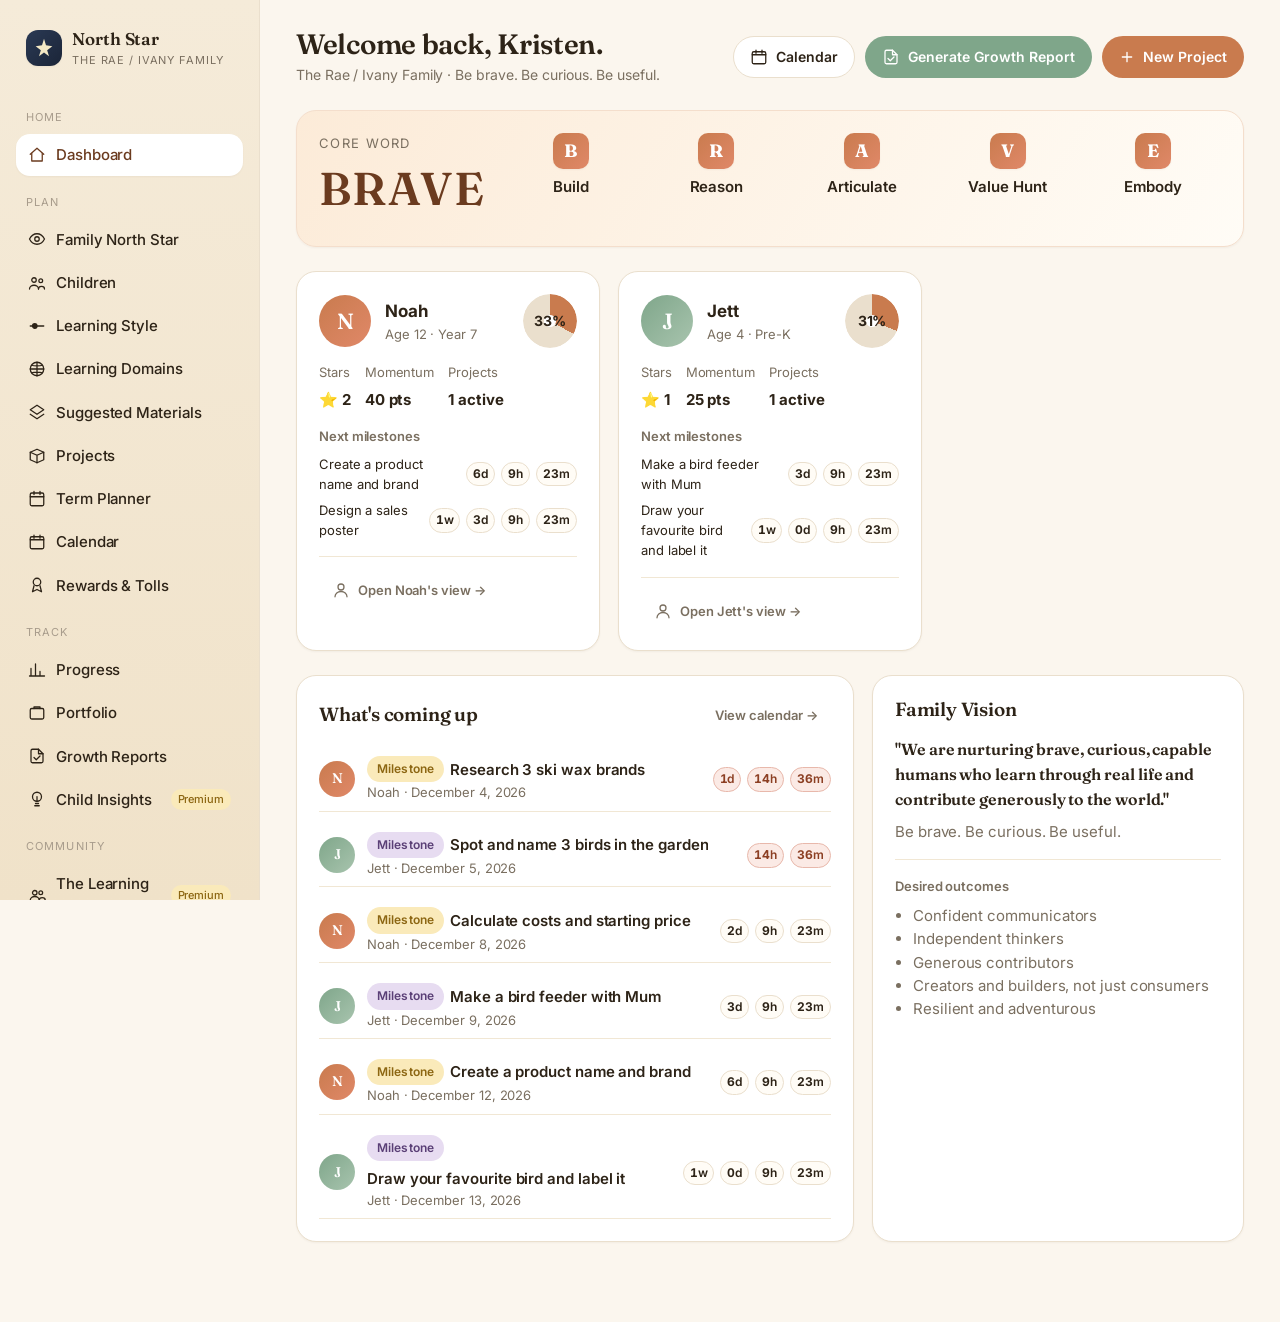
==== index.html @ 5038a82c "Initial commit — North Star MVP" ====
<!DOCTYPE html>
<html lang="en">
<head>
  <meta charset="UTF-8" />
  <meta name="viewport" content="width=device-width, initial-scale=1.0" />
  <title>North Star — A learning journey aligned with your family</title>
  <meta name="description" content="A personalised family learning platform. Clarify your North Star, understand each child deeply, nurture who they are becoming." />
  <link rel="preconnect" href="https://fonts.googleapis.com" />
  <link rel="preconnect" href="https://fonts.gstatic.com" crossorigin />
  <link href="https://fonts.googleapis.com/css2?family=Fraunces:opsz,wght@9..144,400;9..144,500;9..144,600;9..144,700&family=Inter:wght@400;500;600;700&display=swap" rel="stylesheet" />
  <link rel="stylesheet" href="styles/main.css" />
</head>
<body>
  <div id="app"></div>
  <div id="toast-host" class="toast-host"></div>
  <div id="modal-host"></div>
  <script type="module" src="js/app.js"></script>
</body>
</html>
---- styles/main.css ----
/* ============================================================
   Homeschool OS — Design System
   Warm, modern, family command centre.
   ============================================================ */

:root {
  /* Surfaces */
  --bg: #FBF6EE;
  --bg-2: #F5EDE0;
  --card: #FFFFFF;
  --card-elev: #FFFCF6;

  /* Brand */
  --primary: #C97B4E;
  --primary-hover: #B36A3F;
  --primary-soft: #F4DECC;
  --primary-ink: #6B3B1F;

  --sage: #7FA68A;
  --sage-soft: #DDE9DF;
  --sage-ink: #3C5A47;

  --gold: #E8B547;
  --gold-soft: #FAEABA;
  --gold-ink: #8C6612;

  --plum: #9C7AB5;
  --plum-soft: #E7DCF1;

  /* North Star palette */
  --midnight: #2A3954;
  --midnight-deep: #1B2538;
  --midnight-soft: #D8DEEA;
  --starlight: #F4E9C5;
  --dawn: #FBE3D0;

  --sky: #6FA9C4;
  --sky-soft: #D9EAF2;

  --coral: #E08868;
  --coral-soft: #FBE0D4;

  /* Text */
  --text: #2D2317;
  --text-muted: #7A6F60;
  --text-soft: #A89C8C;

  /* Lines */
  --border: #EADFCD;
  --border-strong: #D9CBB3;
  --divider: #F1E7D4;

  /* States */
  --danger: #C45757;
  --success: #5C9A6A;
  --warning: #D9A33C;

  /* Radius + shadow */
  --r-sm: 8px;
  --r-md: 14px;
  --r-lg: 20px;
  --r-xl: 28px;
  --r-pill: 999px;
  --shadow-sm: 0 1px 2px rgba(70, 50, 30, 0.05);
  --shadow-md: 0 6px 18px -8px rgba(70, 50, 30, 0.18), 0 2px 4px rgba(70, 50, 30, 0.05);
  --shadow-lg: 0 24px 48px -20px rgba(70, 50, 30, 0.25), 0 4px 10px rgba(70, 50, 30, 0.06);

  /* Type */
  --font-sans: "Inter", system-ui, -apple-system, "Segoe UI", "Helvetica Neue", sans-serif;
  --font-serif: "Fraunces", Georgia, serif;
}

/* ---------- Reset ---------- */
*, *::before, *::after { box-sizing: border-box; }
html, body { margin: 0; padding: 0; }
body {
  font-family: var(--font-sans);
  color: var(--text);
  background: var(--bg);
  font-size: 15px;
  line-height: 1.55;
  letter-spacing: -0.005em;
  -webkit-font-smoothing: antialiased;
  text-rendering: optimizeLegibility;
}
button { font: inherit; cursor: pointer; border: none; background: none; color: inherit; }
input, textarea, select { font: inherit; color: inherit; }
a { color: var(--primary); text-decoration: none; }
a:hover { text-decoration: underline; }
img { max-width: 100%; display: block; }

h1, h2, h3, h4 { font-family: var(--font-serif); font-weight: 600; letter-spacing: -0.01em; margin: 0; color: var(--text); }
h1 { font-size: 32px; line-height: 1.15; }
h2 { font-size: 24px; line-height: 1.2; }
h3 { font-size: 19px; line-height: 1.25; }
h4 { font-size: 16px; line-height: 1.3; }

p { margin: 0 0 8px; }
small, .small { font-size: 13px; color: var(--text-muted); }

/* ---------- Layout shell ---------- */
.app-shell {
  display: grid;
  grid-template-columns: 260px 1fr;
  min-height: 100vh;
}
.sidebar {
  background: linear-gradient(180deg, #F5EBD9 0%, #F0E2C9 100%);
  border-right: 1px solid var(--border);
  padding: 22px 16px;
  position: sticky;
  top: 0;
  height: 100vh;
  overflow-y: auto;
}
.sidebar-brand {
  display: flex; align-items: center; gap: 10px;
  padding: 4px 10px 22px;
}
.brand-mark {
  width: 36px; height: 36px; border-radius: 10px;
  background: linear-gradient(135deg, var(--primary), var(--coral));
  display: grid; place-items: center; color: white; font-family: var(--font-serif);
  font-weight: 700; font-size: 18px;
  box-shadow: var(--shadow-sm);
}
.brand-mark-star {
  background: linear-gradient(135deg, var(--midnight), var(--midnight-deep));
  color: var(--starlight);
  border-radius: 12px;
}
.brand-text { font-family: var(--font-serif); font-weight: 600; font-size: 17px; }
.brand-sub { font-size: 11px; color: var(--text-muted); letter-spacing: 0.08em; text-transform: uppercase; }

.nav-section { margin-top: 18px; }
.nav-label {
  font-size: 11px; letter-spacing: 0.1em; text-transform: uppercase;
  color: var(--text-soft); padding: 0 10px 6px;
}
.nav-item {
  display: flex; align-items: center; gap: 10px;
  padding: 9px 12px; border-radius: var(--r-md);
  color: var(--text); font-weight: 500;
  margin: 2px 0; transition: background 0.15s ease, transform 0.15s ease;
  text-decoration: none;
}
.nav-item:hover { background: rgba(255,255,255,0.55); text-decoration: none; }
.nav-item.active {
  background: var(--card); box-shadow: var(--shadow-sm);
  color: var(--primary-ink);
}
.nav-item .ico { width: 18px; height: 18px; display: inline-block; }
.nav-item .badge {
  margin-left: auto; background: var(--primary-soft); color: var(--primary-ink);
  font-size: 11px; padding: 2px 7px; border-radius: var(--r-pill);
}

.sidebar-footer {
  margin-top: auto; padding: 14px 10px; font-size: 12px; color: var(--text-muted);
}
.sidebar-account {
  display: flex; align-items: center; gap: 8px;
  padding: 8px 10px; border-radius: var(--r-md);
  background: rgba(255,255,255,0.5);
  border: 1px solid var(--border);
}
.sidebar-account > div:first-child { flex: 1; min-width: 0; font-weight: 600; color: var(--text); font-size: 12px; }

.main { padding: 28px 36px 80px; max-width: 1280px; }
.topbar {
  display: flex; align-items: center; justify-content: space-between;
  margin-bottom: 24px;
}
.topbar h1 { font-size: 28px; }
.topbar .sub { color: var(--text-muted); margin-top: 4px; font-size: 14px; }

/* ---------- Components ---------- */
.btn {
  display: inline-flex; align-items: center; gap: 8px;
  padding: 9px 16px; border-radius: var(--r-pill);
  font-weight: 600; font-size: 14px;
  background: var(--card); color: var(--text);
  border: 1px solid var(--border);
  transition: all 0.15s ease;
}
.btn:hover { background: var(--card-elev); transform: translateY(-1px); }
.btn-primary { background: var(--primary); color: white; border-color: transparent; }
.btn-primary:hover { background: var(--primary-hover); color: white; }
.btn-sage { background: var(--sage); color: white; border-color: transparent; }
.btn-sage:hover { background: #688D74; color: white; }
.btn-ghost { background: transparent; border-color: transparent; color: var(--text-muted); }
.btn-ghost:hover { background: rgba(0,0,0,0.04); }
.btn-danger { background: transparent; color: var(--danger); border-color: var(--border); }
.btn-sm { padding: 6px 12px; font-size: 13px; }
.btn-lg { padding: 12px 22px; font-size: 15px; }

.btn-row { display: flex; gap: 10px; flex-wrap: wrap; }

.card {
  background: var(--card); border-radius: var(--r-lg);
  border: 1px solid var(--border); padding: 22px;
  box-shadow: var(--shadow-sm);
}
.card-elev { box-shadow: var(--shadow-md); }
.card-hover { transition: transform 0.18s ease, box-shadow 0.18s ease; }
.card-hover:hover { transform: translateY(-2px); box-shadow: var(--shadow-md); }

.card-title { font-family: var(--font-serif); font-weight: 600; font-size: 18px; margin-bottom: 4px; }
.card-sub { color: var(--text-muted); font-size: 13px; margin-bottom: 16px; }

.tag {
  display: inline-flex; align-items: center; gap: 5px;
  padding: 4px 10px; border-radius: var(--r-pill);
  font-size: 12px; font-weight: 600; letter-spacing: 0.01em;
  background: var(--bg-2); color: var(--text-muted);
}
.tag-primary { background: var(--primary-soft); color: var(--primary-ink); }
.tag-sage   { background: var(--sage-soft); color: var(--sage-ink); }
.tag-gold   { background: var(--gold-soft); color: var(--gold-ink); }
.tag-plum   { background: var(--plum-soft); color: #5A3F76; }
.tag-sky    { background: var(--sky-soft); color: #2E5A72; }
.tag-coral  { background: var(--coral-soft); color: #8C3F23; }

.grid { display: grid; gap: 18px; }
.grid-2 { grid-template-columns: repeat(2, 1fr); }
.grid-3 { grid-template-columns: repeat(3, 1fr); }
.grid-4 { grid-template-columns: repeat(4, 1fr); }
.grid-auto { grid-template-columns: repeat(auto-fill, minmax(280px, 1fr)); }
@media (max-width: 960px) {
  .grid-2, .grid-3, .grid-4 { grid-template-columns: 1fr; }
  .app-shell { grid-template-columns: 1fr; }
  .sidebar { position: relative; height: auto; }
  .main { padding: 22px; }
}

.row { display: flex; gap: 12px; align-items: center; flex-wrap: wrap; }
.row-between { display: flex; justify-content: space-between; align-items: center; gap: 12px; }
.stack { display: flex; flex-direction: column; gap: 12px; }
.stack-tight { display: flex; flex-direction: column; gap: 6px; }

.divider { height: 1px; background: var(--divider); margin: 16px 0; }

/* ---------- Forms ---------- */
.field { display: flex; flex-direction: column; gap: 6px; margin-bottom: 14px; }
.field label, .label { font-size: 13px; font-weight: 600; color: var(--text); }
.field .hint { font-size: 12px; color: var(--text-muted); }
.input, .textarea, .select {
  padding: 10px 14px; border: 1px solid var(--border-strong);
  border-radius: var(--r-md); background: var(--card-elev);
  transition: border-color 0.15s ease, box-shadow 0.15s ease;
  width: 100%;
}
.textarea { min-height: 90px; resize: vertical; font-family: inherit; }
.input:focus, .textarea:focus, .select:focus {
  outline: none; border-color: var(--primary);
  box-shadow: 0 0 0 3px rgba(201, 123, 78, 0.15);
}

.checkbox { display: inline-flex; align-items: center; gap: 8px; cursor: pointer; }
.checkbox input { width: 16px; height: 16px; accent-color: var(--primary); }

.chip-group { display: flex; flex-wrap: wrap; gap: 8px; }
.chip {
  padding: 6px 12px; border: 1px solid var(--border-strong);
  border-radius: var(--r-pill); font-size: 13px; cursor: pointer;
  background: var(--card-elev); transition: all 0.15s ease;
}
.chip:hover { background: var(--primary-soft); border-color: var(--primary); }
.chip.selected { background: var(--primary); color: white; border-color: var(--primary); }

/* ---------- Sliders ---------- */
.slider-wrap { padding: 18px 0; }
.slider {
  -webkit-appearance: none; appearance: none;
  width: 100%; height: 8px; border-radius: var(--r-pill);
  background: linear-gradient(90deg, var(--sage-soft), var(--primary-soft), var(--coral-soft));
  outline: none;
}
.slider::-webkit-slider-thumb {
  -webkit-appearance: none; appearance: none;
  width: 26px; height: 26px; border-radius: 50%;
  background: white; border: 3px solid var(--primary);
  box-shadow: var(--shadow-sm); cursor: pointer;
  transition: transform 0.15s ease;
}
.slider::-webkit-slider-thumb:hover { transform: scale(1.1); }
.slider::-moz-range-thumb {
  width: 26px; height: 26px; border-radius: 50%;
  background: white; border: 3px solid var(--primary); cursor: pointer;
}
.slider-scale {
  display: flex; justify-content: space-between;
  margin-top: 10px; font-size: 11px; color: var(--text-muted);
}

/* ---------- Stars + progress ---------- */
.star-btn {
  width: 38px; height: 38px;
  display: inline-grid; place-items: center;
  border-radius: 50%;
  background: var(--bg-2);
  color: var(--text-soft);
  transition: transform 0.18s ease, background 0.18s ease, color 0.18s ease;
  position: relative;
}
.star-btn:hover { background: var(--gold-soft); color: var(--gold-ink); transform: scale(1.05); }
.star-btn.earned {
  background: var(--gold); color: white;
  box-shadow: 0 0 0 4px var(--gold-soft);
  animation: starPop 0.5s ease;
}
@keyframes starPop {
  0% { transform: scale(0.5) rotate(-20deg); }
  60% { transform: scale(1.2) rotate(10deg); }
  100% { transform: scale(1) rotate(0); }
}

.sparkle {
  position: absolute; pointer-events: none;
  font-size: 18px; animation: sparkleFloat 0.9s ease forwards;
}
@keyframes sparkleFloat {
  0% { opacity: 1; transform: translate(0,0) scale(0.5); }
  100% { opacity: 0; transform: translate(var(--dx, 20px), var(--dy, -30px)) scale(1.4); }
}

.progress-ring { --p: 50; --size: 64px; --stroke: 8px;
  width: var(--size); height: var(--size); position: relative;
  display: inline-grid; place-items: center;
}
.progress-ring::before {
  content: ""; position: absolute; inset: 0; border-radius: 50%;
  background: conic-gradient(var(--primary) calc(var(--p)*1%), var(--border) 0);
  mask: radial-gradient(farthest-side, transparent calc(50% - var(--stroke)), #000 calc(50% - var(--stroke) + 1px));
  -webkit-mask: radial-gradient(farthest-side, transparent calc(50% - var(--stroke)), #000 calc(50% - var(--stroke) + 1px));
}
.progress-ring .ring-label { font-weight: 700; font-size: 14px; z-index: 1; }

.progress-bar { height: 8px; border-radius: var(--r-pill); background: var(--bg-2); overflow: hidden; }
.progress-bar > span { display: block; height: 100%; background: var(--primary); border-radius: var(--r-pill); transition: width 0.4s ease; }

/* ---------- Countdown ---------- */
.countdown { display: inline-flex; gap: 6px; font-variant-numeric: tabular-nums; font-weight: 600; }
.countdown .seg {
  background: var(--card-elev); border: 1px solid var(--border);
  padding: 4px 8px; border-radius: var(--r-md); font-size: 13px;
}
.countdown .seg b { font-weight: 700; }
.countdown.compact .seg { padding: 2px 6px; font-size: 12px; }
.countdown.overdue .seg { background: #FBEAE5; border-color: #E8B8AB; color: #8C3F23; }

/* ---------- Child card ---------- */
.child-card-avatar {
  width: 52px; height: 52px; border-radius: 50%;
  display: grid; place-items: center;
  font-family: var(--font-serif); font-weight: 600; font-size: 22px;
  color: white; flex-shrink: 0;
}

/* ---------- Modal ---------- */
.modal-backdrop {
  position: fixed; inset: 0;
  background: rgba(45, 35, 23, 0.4); backdrop-filter: blur(3px);
  display: grid; place-items: center; padding: 24px;
  z-index: 100; animation: fadeIn 0.18s ease;
}
.modal {
  background: var(--card); border-radius: var(--r-xl);
  max-width: 640px; width: 100%; max-height: 90vh; overflow-y: auto;
  box-shadow: var(--shadow-lg); animation: modalIn 0.2s ease;
}
.modal-head {
  display: flex; justify-content: space-between; align-items: center;
  padding: 22px 24px 0;
}
.modal-body { padding: 16px 24px 24px; }
.modal-foot {
  padding: 16px 24px; border-top: 1px solid var(--divider);
  display: flex; justify-content: flex-end; gap: 10px;
}
@keyframes fadeIn { from { opacity: 0; } to { opacity: 1; } }
@keyframes modalIn { from { transform: translateY(10px) scale(0.98); opacity: 0; } to { transform: none; opacity: 1; } }

/* ---------- Toast ---------- */
.toast-host {
  position: fixed; bottom: 24px; right: 24px;
  display: flex; flex-direction: column; gap: 10px;
  z-index: 200;
}
.toast {
  background: var(--text); color: white;
  padding: 12px 18px; border-radius: var(--r-md);
  box-shadow: var(--shadow-md); font-size: 14px;
  display: flex; align-items: center; gap: 10px;
  animation: toastIn 0.22s ease;
}
.toast.success { background: var(--success); }
.toast.warning { background: var(--warning); color: #3F2E1E; }
@keyframes toastIn { from { transform: translateY(20px); opacity: 0; } to { transform: none; opacity: 1; } }

/* ---------- Welcome / Onboarding ---------- */
.welcome {
  min-height: 100vh; display: grid; place-items: center;
  background: radial-gradient(ellipse at top, #FCEBD8 0%, var(--bg) 60%);
  padding: 40px 20px;
}
.welcome-card {
  background: var(--card); border-radius: var(--r-xl);
  padding: 40px; max-width: 720px; width: 100%;
  box-shadow: var(--shadow-lg); border: 1px solid var(--border);
}
.welcome-card h1 { font-size: 38px; margin-bottom: 8px; }
.welcome-card .lede { font-size: 17px; color: var(--text-muted); margin-bottom: 24px; }
.step-indicator {
  display: flex; gap: 6px; margin-bottom: 20px;
}
.step-indicator .dot {
  flex: 1; height: 6px; border-radius: var(--r-pill); background: var(--border);
}
.step-indicator .dot.active { background: var(--primary); }
.step-indicator .dot.done { background: var(--sage); }

/* ---------- Child portal (kid mode) ---------- */
.child-portal {
  min-height: 100vh;
  background: radial-gradient(ellipse at top right, #FBE3D0 0%, var(--bg) 50%);
}
.child-portal .topbar-kid {
  display: flex; justify-content: space-between; align-items: center;
  padding: 22px 32px; max-width: 1100px; margin: 0 auto;
}
.child-portal .kid-content { max-width: 1100px; margin: 0 auto; padding: 12px 32px 60px; }
.kid-hello { font-family: var(--font-serif); font-size: 38px; margin-bottom: 4px; }
.kid-mood { color: var(--text-muted); font-size: 16px; margin-bottom: 22px; }

.mission-card {
  display: flex; gap: 16px; align-items: center;
  padding: 18px; border-radius: var(--r-lg);
  background: var(--card); border: 1px solid var(--border);
  transition: transform 0.15s ease, box-shadow 0.15s ease;
  cursor: pointer;
}
.mission-card:hover { transform: translateY(-2px); box-shadow: var(--shadow-md); }

.points-pill {
  display: inline-flex; align-items: center; gap: 6px;
  background: var(--gold-soft); color: var(--gold-ink);
  padding: 6px 14px; border-radius: var(--r-pill);
  font-weight: 700; font-size: 14px;
}

/* Project HQ cover */
.hq-cover {
  background: var(--card);
  border: 1px solid var(--border);
  border-radius: var(--r-xl);
  padding: 32px;
  margin-bottom: 28px;
  box-shadow: var(--shadow-sm);
}

/* ---------- Calendar ---------- */
.cal-grid {
  display: grid; grid-template-columns: repeat(7, 1fr); gap: 6px;
  background: var(--card); border-radius: var(--r-lg);
  border: 1px solid var(--border); padding: 12px;
}
.cal-head { font-size: 11px; font-weight: 700; color: var(--text-muted); text-transform: uppercase; letter-spacing: 0.08em; padding: 6px; text-align: center; }
.cal-cell {
  min-height: 80px; padding: 6px; border-radius: var(--r-sm);
  background: var(--card-elev); border: 1px solid transparent;
  font-size: 12px;
}
.cal-cell.today { border-color: var(--primary); background: #FDF6EE; }
.cal-cell.muted { opacity: 0.4; }
.cal-cell .d { font-weight: 700; color: var(--text-muted); }
.cal-event {
  display: block; padding: 2px 6px; border-radius: 4px;
  font-size: 11px; font-weight: 600; margin-top: 3px;
  background: var(--primary-soft); color: var(--primary-ink);
  white-space: nowrap; overflow: hidden; text-overflow: ellipsis;
}
.cal-event.dom-build  { background: var(--coral-soft); color: #8C3F23; }
.cal-event.dom-brain  { background: var(--plum-soft); color: #5A3F76; }
.cal-event.dom-money  { background: var(--gold-soft); color: var(--gold-ink); }
.cal-event.dom-house  { background: var(--sage-soft); color: var(--sage-ink); }
.cal-event.dom-community { background: var(--sky-soft); color: #2E5A72; }
.cal-event.dom-body   { background: #F4D6CC; color: #8C3F23; }
.cal-event.dom-faith  { background: #ECE2F4; color: #5A3F76; }

/* ---------- Misc ---------- */
.kbd {
  font-family: ui-monospace, monospace; font-size: 12px;
  background: var(--bg-2); padding: 2px 6px; border-radius: 4px;
  border: 1px solid var(--border);
}
.empty {
  text-align: center; padding: 40px 24px; color: var(--text-muted);
  border: 1.5px dashed var(--border-strong); border-radius: var(--r-lg);
}
.empty .emoji { font-size: 38px; margin-bottom: 8px; }

.metric {
  display: flex; flex-direction: column; gap: 4px;
  padding: 16px; border-radius: var(--r-lg);
  background: var(--card-elev); border: 1px solid var(--border);
}
.metric .v { font-family: var(--font-serif); font-size: 28px; font-weight: 600; }
.metric .l { font-size: 12px; color: var(--text-muted); text-transform: uppercase; letter-spacing: 0.08em; }

.suggestion-banner {
  background: linear-gradient(135deg, var(--sage-soft), var(--card-elev));
  border-radius: var(--r-lg); padding: 18px 22px;
  border: 1px solid var(--sage-soft); margin-bottom: 16px;
}
.suggestion-banner .label {
  color: var(--sage-ink); font-weight: 700; font-size: 12px;
  text-transform: uppercase; letter-spacing: 0.1em; margin-bottom: 4px;
}

/* utility */
.text-muted { color: var(--text-muted); }
.text-soft  { color: var(--text-soft); }
.text-primary { color: var(--primary-ink); }
.text-sage  { color: var(--sage-ink); }
.text-gold  { color: var(--gold-ink); }
.fw-600 { font-weight: 600; }
.fw-700 { font-weight: 700; }
.fs-13 { font-size: 13px; } .fs-14 { font-size: 14px; } .fs-12 { font-size: 12px; }
.mt-0 { margin-top: 0; } .mt-1 { margin-top: 8px; } .mt-2 { margin-top: 16px; } .mt-3 { margin-top: 24px; }
.mb-0 { margin-bottom: 0; } .mb-1 { margin-bottom: 8px; } .mb-2 { margin-bottom: 16px; } .mb-3 { margin-bottom: 24px; }
.gap-1 { gap: 6px; } .gap-2 { gap: 10px; } .gap-3 { gap: 16px; }
.hidden { display: none !important; }
.center { text-align: center; }
.right { text-align: right; }

/* ============================================================
   Growth Report
   ============================================================ */
.report-doc {
  max-width: 920px;
  background: var(--card);
  border: 1px solid var(--border);
  border-radius: var(--r-xl);
  padding: 40px;
  box-shadow: var(--shadow-sm);
}
.report-cover {
  padding-bottom: 28px;
  border-bottom: 1px solid var(--divider);
  margin-bottom: 22px;
}
.report-cover-top { display: flex; align-items: center; gap: 14px; }
.report-mission {
  margin-top: 18px;
  font-family: var(--font-serif);
  font-size: 19px;
  font-style: italic;
  color: var(--text-muted);
  border-left: 3px solid var(--primary-soft);
  padding-left: 14px;
}
.report-section {
  padding: 26px 0;
  border-bottom: 1px solid var(--divider);
}
.report-section:last-child { border-bottom: none; }
.report-section h2 {
  font-family: var(--font-serif); font-size: 24px;
  margin-bottom: 14px;
}
.report-section-num {
  display: inline-block;
  font-family: var(--font-serif); font-weight: 600;
  color: var(--text-soft); letter-spacing: 0.08em;
  font-size: 12px; margin-bottom: 6px;
}
.report-block {
  background: var(--card-elev);
  border: 1px solid var(--border);
  border-radius: var(--r-lg);
  padding: 18px;
  margin-bottom: 14px;
}
.report-block .lead { font-size: 16px; line-height: 1.55; }
.evidence-list { padding-left: 20px; margin: 4px 0; color: var(--text-muted); }
.evidence-list li { margin: 3px 0; }
.block-aside {
  margin-top: 10px; padding: 10px 12px;
  background: rgba(255,255,255,0.6); border: 1px solid var(--border);
  border-radius: var(--r-md);
  font-size: 14px; color: var(--text-muted);
}
.block-aside.encouragement {
  background: var(--sage-soft); color: var(--sage-ink); border-color: var(--sage-soft);
}

/* Delta row */
.delta-row {
  display: flex; justify-content: space-between; align-items: center;
  padding: 10px 12px; border: 1px solid var(--border); border-radius: var(--r-md);
  background: var(--card-elev);
}
.delta-val { font-weight: 700; font-size: 15px; }
.text-coral { color: #8C3F23; }

/* Growth band bar */
.band-bar { display: flex; gap: 4px; margin: 6px 0; }
.band-cell {
  flex: 1; height: 8px; border-radius: var(--r-pill);
  background: var(--bg-2);
}
.band-cell.filled { background: var(--primary); }

/* Band tag colours */
.tag.band-0 { background: #F2EDE3; color: var(--text-muted); }
.tag.band-1 { background: var(--sky-soft); color: #2E5A72; }
.tag.band-2 { background: var(--sage-soft); color: var(--sage-ink); }
.tag.band-3 { background: var(--primary-soft); color: var(--primary-ink); }
.tag.band-4 { background: var(--gold-soft); color: var(--gold-ink); }

/* Vision alignment row */
.vision-row {
  display: flex; gap: 18px; align-items: center;
  padding: 14px;
  background: var(--card-elev);
  border: 1px solid var(--border);
  border-radius: var(--r-md);
}
.vision-bar-wrap { display: flex; flex-direction: column; align-items: flex-end; gap: 4px; min-width: 180px; }
.vision-bar-wrap .progress-bar { width: 160px; }

/* Recommendation card */
.rec-card {
  background: linear-gradient(135deg, var(--sage-soft), var(--card-elev));
  border: 1px solid var(--sage-soft);
  border-radius: var(--r-lg);
  padding: 18px;
}

/* Longitudinal */
.long-row { display: flex; gap: 14px; align-items: center; padding: 8px 0; }
.long-label { min-width: 110px; }
.long-track {
  display: flex; gap: 8px; align-items: center;
  overflow-x: auto; padding: 4px 0; flex: 1;
}
.long-pt {
  display: flex; flex-direction: column; align-items: center; gap: 4px;
  flex-shrink: 0; min-width: 90px;
  padding: 8px 12px; border-radius: var(--r-md);
  background: var(--card-elev); border: 1px solid var(--border);
}
.long-pt-age { font-size: 11px; color: var(--text-muted); }
.long-pt-band { font-size: 13px; font-weight: 700; padding: 2px 8px; border-radius: var(--r-pill); }
.long-pt-band.band-0 { background: #F2EDE3; color: var(--text-muted); }
.long-pt-band.band-1 { background: var(--sky-soft); color: #2E5A72; }
.long-pt-band.band-2 { background: var(--sage-soft); color: var(--sage-ink); }
.long-pt-band.band-3 { background: var(--primary-soft); color: var(--primary-ink); }
.long-pt-band.band-4 { background: var(--gold-soft); color: var(--gold-ink); }

/* ============================================================
   Voice input (microphone next to inputs/textareas)
   ============================================================ */
.voice-field {
  position: relative;
  display: flex;
  align-items: flex-start;
  gap: 8px;
}
.voice-field > .input,
.voice-field > .textarea {
  flex: 1;
}
.voice-btn {
  display: inline-grid; place-items: center;
  width: 38px; height: 38px;
  border-radius: 50%;
  border: 1px solid var(--border-strong);
  background: var(--card);
  color: var(--text-muted);
  cursor: pointer;
  transition: all 0.15s ease;
  flex-shrink: 0;
}
.voice-btn:hover { border-color: var(--primary); color: var(--primary); transform: translateY(-1px); }
.voice-btn.recording {
  background: var(--danger); color: white; border-color: var(--danger);
  animation: voicePulse 1.4s ease infinite;
}
.voice-btn.unsupported {
  opacity: 0.5; cursor: not-allowed;
}
@keyframes voicePulse {
  0%, 100% { box-shadow: 0 0 0 0 rgba(196, 87, 87, 0.55); }
  50%      { box-shadow: 0 0 0 12px rgba(196, 87, 87, 0); }
}
.voice-status {
  font-size: 11px; color: var(--text-muted);
  margin-top: 4px;
}

/* ============================================================
   Public Marketing Site — North Star
   ============================================================ */
.public-shell {
  background: var(--bg);
  min-height: 100vh;
}
.public-header {
  position: sticky; top: 0; z-index: 50;
  backdrop-filter: blur(10px);
  background: rgba(251, 246, 238, 0.85);
  border-bottom: 1px solid var(--border);
}
.public-header-inner {
  max-width: 1200px; margin: 0 auto;
  display: flex; align-items: center; justify-content: space-between;
  padding: 14px 28px;
}
.public-nav {
  display: flex; gap: 4px; align-items: center;
}
.public-nav a {
  padding: 8px 14px; border-radius: var(--r-pill);
  font-weight: 600; font-size: 14px;
  color: var(--text);
  text-decoration: none;
  transition: background 0.15s ease;
}
.public-nav a:hover { background: rgba(0,0,0,0.04); text-decoration: none; }
.public-nav a.active { background: var(--card); box-shadow: var(--shadow-sm); }

.public-brand {
  display: flex; align-items: center; gap: 12px;
  text-decoration: none; color: inherit;
}
.public-brand .name {
  font-family: var(--font-serif); font-weight: 600;
  font-size: 22px; letter-spacing: -0.01em;
}
.public-brand .sub {
  font-size: 11px; color: var(--text-muted);
  letter-spacing: 0.18em; text-transform: uppercase;
}

.public-main { max-width: 1200px; margin: 0 auto; padding: 0 28px 60px; }
.public-footer {
  background: var(--midnight-deep);
  color: var(--starlight);
  padding: 48px 0 28px;
  margin-top: 60px;
}
.public-footer-inner {
  max-width: 1200px; margin: 0 auto; padding: 0 28px;
}
.public-footer h4 { color: var(--starlight); font-family: var(--font-serif); }
.public-footer a { color: var(--starlight); opacity: 0.85; text-decoration: none; }
.public-footer a:hover { opacity: 1; text-decoration: underline; }
.public-footer-cols {
  display: grid; grid-template-columns: 1.5fr 1fr 1fr 1fr; gap: 32px; margin-bottom: 36px;
}
.public-footer-bottom {
  border-top: 1px solid rgba(255,255,255,0.12);
  padding-top: 18px; font-size: 12px; opacity: 0.7;
  display: flex; justify-content: space-between; flex-wrap: wrap; gap: 12px;
}
@media (max-width: 900px) {
  .public-footer-cols { grid-template-columns: 1fr 1fr; }
}

/* Hero */
.hero {
  display: grid; grid-template-columns: 1.3fr 1fr; gap: 60px;
  padding: 80px 0 90px;
  align-items: center;
}
.hero-eyebrow {
  display: inline-flex; align-items: center; gap: 8px;
  padding: 6px 14px; border-radius: var(--r-pill);
  background: var(--midnight-soft); color: var(--midnight);
  font-size: 12px; font-weight: 700; letter-spacing: 0.08em;
  text-transform: uppercase; margin-bottom: 20px;
}
.hero h1 {
  font-family: var(--font-serif);
  font-size: 52px; line-height: 1.08; letter-spacing: -0.015em;
  margin-bottom: 18px;
}
.hero .lede {
  font-size: 19px; line-height: 1.55; color: var(--text-muted);
  max-width: 580px; margin-bottom: 30px;
}
.hero .ctas { display: flex; gap: 12px; flex-wrap: wrap; }
.hero-art {
  display: grid; place-items: center;
}
/* ----------------- North Star Compass -----------------
   Multi-ring celestial compass with calibration animation
   that runs once on page load (~2.5s).
*/
.compass-art {
  width: 100%; max-width: 420px; aspect-ratio: 1;
  position: relative;
  display: grid; place-items: center;
  color: var(--starlight);
}
.compass-art svg.compass-svg {
  width: 100%; height: 100%;
  filter: drop-shadow(0 30px 60px rgba(27, 37, 56, 0.4));
}
.compass-glow {
  position: absolute; inset: 12%;
  border-radius: 50%;
  background: radial-gradient(circle at 50% 45%, rgba(244, 233, 197, 0.4) 0%, transparent 60%);
  pointer-events: none;
  animation: compassPulse 4.5s ease-in-out infinite;
}
@keyframes compassPulse {
  0%, 100% { opacity: 0.55; }
  50%      { opacity: 1; }
}

/* Calibration animation parts */
.compass-ring-outer    { transform-origin: center; animation: ringCalibrate 2.4s cubic-bezier(.4,0,.2,1) both; }
.compass-ring-mid      { transform-origin: center; animation: ringCalibrate 2.4s cubic-bezier(.4,0,.2,1) 0.15s both; }
.compass-ring-inner    { transform-origin: center; animation: ringCalibrate 2.4s cubic-bezier(.4,0,.2,1) 0.3s both; }
.compass-needle        { transform-origin: 50% 50%; animation: needleSettle 2.4s cubic-bezier(.3,0,.2,1) 0.4s both; }
.compass-tick          { opacity: 0; animation: tickFadeIn 0.8s ease 1.6s forwards; }
.compass-label         { opacity: 0; animation: tickFadeIn 0.8s ease 1.8s forwards; }
.compass-label.n       { animation: northReveal 1s ease 2.0s forwards; }
.compass-center-star   { opacity: 0; transform-origin: center; animation: starReveal 1.2s cubic-bezier(.2,1.6,.4,1) 2.0s forwards; }

@keyframes ringCalibrate {
  0%   { transform: rotate(-22deg) scale(0.92); opacity: 0; }
  60%  { transform: rotate(4deg) scale(1.01); opacity: 1; }
  100% { transform: rotate(0) scale(1); opacity: 1; }
}
@keyframes needleSettle {
  0%   { transform: rotate(-35deg); opacity: 0; }
  60%  { transform: rotate(6deg); opacity: 1; }
  100% { transform: rotate(0); opacity: 1; }
}
@keyframes tickFadeIn  { to { opacity: 0.55; } }
@keyframes northReveal { to { opacity: 1; transform: scale(1.04); } }
@keyframes starReveal {
  0%   { opacity: 0; transform: scale(0.4) rotate(-12deg); }
  100% { opacity: 1; transform: scale(1) rotate(0); }
}

/* ----------------- Line icons -----------------
   The North-Star icon vocabulary used across the marketing site
   and the parent dashboards. No emojis.
*/
.ns-icon { display: inline-block; vertical-align: middle; }
.ns-icon-wrap {
  display: inline-grid; place-items: center;
  width: 52px; height: 52px; border-radius: 14px;
  background: linear-gradient(135deg, var(--midnight-soft), var(--card-elev));
  color: var(--midnight);
  border: 1px solid var(--border);
}
.ns-icon-wrap.warm {
  background: linear-gradient(135deg, var(--primary-soft), var(--card-elev));
  color: var(--primary-ink);
}
.ns-icon-wrap.sage {
  background: linear-gradient(135deg, var(--sage-soft), var(--card-elev));
  color: var(--sage-ink);
}
.ns-icon-wrap.gold {
  background: linear-gradient(135deg, var(--gold-soft), var(--card-elev));
  color: var(--gold-ink);
}
.ns-icon-wrap.midnight {
  background: var(--midnight-deep);
  color: var(--starlight);
  border-color: transparent;
}

@media (max-width: 900px) {
  .hero { grid-template-columns: 1fr; padding: 40px 0 60px; }
  .hero h1 { font-size: 38px; }
  .hero-art { order: -1; max-width: 240px; margin: 0 auto; }
}

/* Public sections */
.section {
  padding: 60px 0;
  border-top: 1px solid var(--divider);
}
.section-eyebrow {
  display: inline-block;
  font-size: 12px; font-weight: 700; letter-spacing: 0.14em;
  text-transform: uppercase; color: var(--primary-ink);
  margin-bottom: 10px;
}
.section h2 {
  font-family: var(--font-serif);
  font-size: 38px; line-height: 1.1; letter-spacing: -0.01em;
  margin-bottom: 14px; max-width: 820px;
}
.section .lede {
  font-size: 17px; color: var(--text-muted); max-width: 720px;
  margin-bottom: 32px;
}
.section.section-dark {
  background: var(--midnight-deep); color: var(--starlight);
  border-radius: var(--r-xl); padding: 60px 48px; margin: 30px 0;
}
.section.section-dark h2,
.section.section-dark .lede { color: var(--starlight); }
.section.section-dark .lede { opacity: 0.85; }
.section.section-dark .section-eyebrow { color: var(--starlight); opacity: 0.8; }

/* Quote / core statement */
.core-quote {
  font-family: var(--font-serif);
  font-size: 26px; line-height: 1.4;
  color: var(--text); max-width: 780px;
  border-left: 4px solid var(--primary);
  padding-left: 24px; margin: 24px 0;
}

/* Feature card grid */
.feature-grid {
  display: grid; grid-template-columns: repeat(3, 1fr); gap: 18px;
}
@media (max-width: 900px) { .feature-grid { grid-template-columns: 1fr; } }
.feature-card {
  background: var(--card); border-radius: var(--r-lg);
  border: 1px solid var(--border); padding: 26px;
  transition: transform 0.18s ease, box-shadow 0.18s ease;
}
.feature-card:hover { transform: translateY(-3px); box-shadow: var(--shadow-md); }
.feature-card .ico {
  width: 52px; height: 52px; border-radius: var(--r-md);
  background: linear-gradient(135deg, var(--midnight-soft), var(--card-elev));
  display: grid; place-items: center; font-size: 26px;
  margin-bottom: 16px;
  color: var(--midnight);
}
.feature-card .ico .ns-icon { color: var(--midnight); }

/* Editorial homepage sections */
.section-frame {
  background: var(--card);
  border: 1px solid var(--border);
  border-radius: var(--r-xl);
  padding: 56px 48px;
  box-shadow: var(--shadow-sm);
}
.section-philosophy {
  background: linear-gradient(140deg, var(--starlight) 0%, var(--card) 60%);
  border-radius: var(--r-xl);
  padding: 64px 48px;
  border: 1px solid var(--gold-soft);
  position: relative; overflow: hidden;
}
.section-philosophy::before {
  content: ""; position: absolute; right: -60px; bottom: -60px;
  width: 320px; height: 320px;
  background: radial-gradient(circle, rgba(232, 181, 71, 0.18), transparent 70%);
  pointer-events: none;
}
.philosophy-line {
  font-family: var(--font-serif);
  font-size: 32px; line-height: 1.25;
  margin: 18px 0; max-width: 760px;
  letter-spacing: -0.01em;
}
.philosophy-line.muted { color: var(--text-muted); font-size: 22px; }

.comparison {
  display: grid; grid-template-columns: 1fr 1fr; gap: 18px;
  margin-top: 28px;
}
@media (max-width: 800px) { .comparison { grid-template-columns: 1fr; } }
.comparison-card {
  background: var(--card); border: 1px solid var(--border);
  border-radius: var(--r-lg); padding: 28px;
}
.comparison-card.them { background: var(--bg-2); border-style: dashed; }
.comparison-card.us {
  background: linear-gradient(135deg, var(--midnight-deep), var(--midnight));
  color: var(--starlight); border-color: transparent;
}
.comparison-card h3 {
  font-family: var(--font-serif); font-size: 20px; margin-bottom: 14px;
}
.comparison-card.us h3 { color: var(--starlight); }
.comparison-card ul { list-style: none; padding: 0; margin: 0; }
.comparison-card li {
  padding: 10px 0; border-bottom: 1px solid var(--border);
  display: flex; align-items: center; gap: 10px;
  font-size: 15px;
}
.comparison-card.us li { border-bottom-color: rgba(244,233,197,0.15); }
.comparison-card li:last-child { border-bottom: none; }
.comparison-card .marker {
  width: 6px; height: 6px; border-radius: 50%;
  background: var(--text-muted); flex-shrink: 0;
}
.comparison-card.us .marker { background: var(--starlight); }

/* Journey numbers (used in How It Works) */
.journey-list { display: grid; gap: 12px; margin-top: 24px; }
.journey-item {
  display: grid; grid-template-columns: 64px 1fr; gap: 22px;
  align-items: flex-start; padding: 22px 24px;
  background: var(--card); border: 1px solid var(--border);
  border-radius: var(--r-lg);
  transition: border-color 0.18s ease, transform 0.18s ease;
}
.journey-item:hover { border-color: var(--midnight); transform: translateY(-2px); }
.journey-num {
  font-family: var(--font-serif);
  font-size: 30px; font-weight: 500; color: var(--midnight);
  line-height: 1; opacity: 0.55;
}
.journey-body h3 {
  font-family: var(--font-serif); font-size: 18px; margin-bottom: 6px;
  letter-spacing: -0.005em;
}
.journey-body p { color: var(--text-muted); font-size: 14px; margin: 0; }
.journey-divider {
  margin: 50px 0 30px;
  display: flex; align-items: center; gap: 16px;
}
.journey-divider span {
  font-family: var(--font-serif); font-size: 12px; letter-spacing: 0.2em;
  text-transform: uppercase; color: var(--midnight); font-weight: 600;
}
.journey-divider hr {
  flex: 1; border: none; height: 1px; background: var(--border);
}

/* Quiet preview tile for Parent + Child portal sections */
.portal-preview {
  background: var(--card); border: 1px solid var(--border);
  border-radius: var(--r-lg); padding: 22px;
}
.portal-preview-row {
  display: flex; align-items: center; gap: 12px;
  padding: 10px 0;
  border-bottom: 1px solid var(--divider);
  font-size: 14px;
}
.portal-preview-row:last-child { border-bottom: none; }
.feature-card h3 {
  font-family: var(--font-serif); font-size: 20px; margin-bottom: 6px;
}
.feature-card p { color: var(--text-muted); font-size: 14px; }

/* Steps */
.steps {
  display: grid; grid-template-columns: repeat(4, 1fr); gap: 18px;
}
@media (max-width: 900px) { .steps { grid-template-columns: 1fr; } }
.step {
  background: var(--card); border-radius: var(--r-lg);
  border: 1px solid var(--border); padding: 22px;
  position: relative;
}
.step .step-num {
  font-family: var(--font-serif); font-weight: 600;
  font-size: 38px; color: var(--midnight); opacity: 0.4;
  line-height: 1; margin-bottom: 8px;
}
.step h3 { font-family: var(--font-serif); font-size: 17px; margin-bottom: 6px; }
.step p { color: var(--text-muted); font-size: 13px; }

/* Pricing */
.pricing-grid {
  display: grid; grid-template-columns: repeat(3, 1fr); gap: 18px;
}
@media (max-width: 900px) { .pricing-grid { grid-template-columns: 1fr; } }
.price-card {
  background: var(--card); border-radius: var(--r-xl);
  border: 1px solid var(--border); padding: 32px;
  display: flex; flex-direction: column; gap: 14px;
  transition: transform 0.18s ease, box-shadow 0.18s ease;
}
.price-card:hover { transform: translateY(-3px); box-shadow: var(--shadow-md); }
.price-card.featured {
  background: linear-gradient(135deg, var(--midnight-deep), var(--midnight));
  color: var(--starlight); border-color: transparent;
  position: relative;
}
.price-card.featured h3, .price-card.featured .price { color: var(--starlight); }
.price-card.featured p, .price-card.featured li { color: rgba(244, 233, 197, 0.85); }
.price-card.featured .price-tag {
  background: var(--starlight); color: var(--midnight-deep);
}
.price-tag {
  display: inline-flex; align-items: center; gap: 4px;
  padding: 4px 10px; border-radius: var(--r-pill);
  background: var(--midnight-soft); color: var(--midnight);
  font-size: 11px; font-weight: 700; letter-spacing: 0.06em;
  text-transform: uppercase; width: fit-content;
}
.price-card h3 { font-family: var(--font-serif); font-size: 22px; }
.price-card .price {
  font-family: var(--font-serif); font-size: 38px; font-weight: 600;
  margin: 8px 0;
}
.price-card .price small { font-size: 14px; color: var(--text-muted); font-weight: 400; }
.price-card ul {
  list-style: none; padding: 0; margin: 0;
  display: flex; flex-direction: column; gap: 8px;
}
.price-card ul li {
  font-size: 14px; padding-left: 22px; position: relative;
}
.price-card ul li::before {
  content: "✦"; position: absolute; left: 0; top: 1px;
  color: var(--primary);
}
.price-card.featured ul li::before { color: var(--starlight); }
.price-card .btn { margin-top: auto; }

/* Domain showcase */
.domain-grid {
  display: grid; grid-template-columns: repeat(4, 1fr); gap: 14px;
}
@media (max-width: 900px) { .domain-grid { grid-template-columns: repeat(2, 1fr); } }
.domain-pill {
  background: var(--card); border-radius: var(--r-md);
  border: 1px solid var(--border); padding: 18px;
  text-align: left;
}
.domain-pill .em { font-size: 28px; margin-bottom: 8px; }
.domain-pill h4 { font-family: var(--font-serif); font-size: 15px; margin-bottom: 4px; }
.domain-pill p { font-size: 12px; color: var(--text-muted); }

/* Two-column preview */
.preview-row {
  display: grid; grid-template-columns: 1fr 1fr; gap: 32px;
  align-items: center; padding: 50px 0;
}
.preview-row.flipped > :first-child { order: 2; }
@media (max-width: 900px) { .preview-row { grid-template-columns: 1fr; } .preview-row.flipped > :first-child { order: 0; } }

.preview-mock {
  background: var(--card); border-radius: var(--r-xl);
  border: 1px solid var(--border); padding: 22px;
  box-shadow: var(--shadow-md);
}
.preview-mock-bar {
  display: flex; gap: 6px; margin-bottom: 14px;
}
.preview-mock-bar span { width: 10px; height: 10px; border-radius: 50%; background: var(--border); }

.slider-preview {
  background: var(--card); padding: 22px; border-radius: var(--r-lg);
  border: 1px solid var(--border);
}

/* Login chooser */
.login-grid {
  display: grid; grid-template-columns: 1fr 1fr; gap: 18px;
}
@media (max-width: 700px) { .login-grid { grid-template-columns: 1fr; } }
.login-card {
  background: var(--card); border-radius: var(--r-xl);
  border: 1px solid var(--border); padding: 36px; text-align: center;
  transition: transform 0.18s ease, box-shadow 0.18s ease;
  cursor: pointer;
}
.login-card:hover { transform: translateY(-3px); box-shadow: var(--shadow-md); }
.login-card.login-card-form { cursor: default; }
.login-card.login-card-form:hover { transform: none; box-shadow: none; }
.login-card .em { font-size: 48px; margin-bottom: 12px; }

/* CTA strip */
.cta-strip {
  background: linear-gradient(135deg, var(--midnight-deep), var(--midnight));
  color: var(--starlight);
  border-radius: var(--r-xl);
  padding: 60px 48px; text-align: center;
  margin: 60px 0 0;
  position: relative; overflow: hidden;
}
.cta-strip::before {
  content: "✦"; position: absolute; right: -20px; top: -20px;
  font-size: 220px; color: rgba(244, 233, 197, 0.08);
  pointer-events: none;
}
.cta-strip h2 { color: var(--starlight); font-family: var(--font-serif); font-size: 36px; margin-bottom: 12px; }
.cta-strip p { color: rgba(244, 233, 197, 0.85); max-width: 600px; margin: 0 auto 22px; font-size: 17px; }

/* ============================================================
   Learning Guild — tabs, cards, timeline
   ============================================================ */
.guild-tabs {
  display: flex; gap: 8px; flex-wrap: wrap;
  padding: 6px; background: var(--card-elev);
  border: 1px solid var(--border); border-radius: var(--r-lg);
  margin-bottom: 18px;
}
.guild-tab {
  padding: 8px 14px; border-radius: var(--r-md);
  display: inline-flex; align-items: center; gap: 8px;
  font-weight: 600; color: var(--text-muted);
  font-size: 13px; transition: all 0.15s ease;
}
.guild-tab:hover { background: var(--bg-2); color: var(--text); }
.guild-tab.active {
  background: var(--card); color: var(--text);
  box-shadow: var(--shadow-sm);
}
.guild-tab .ico { font-size: 16px; }

/* Legacy timeline */
.legacy-timeline {
  position: relative;
  padding-left: 28px;
}
.legacy-timeline::before {
  content: ""; position: absolute;
  left: 8px; top: 6px; bottom: 6px;
  width: 2px; background: var(--border);
}
.legacy-event {
  position: relative;
  margin-bottom: 14px;
}
.legacy-dot {
  position: absolute;
  left: -27px; top: 14px;
  width: 14px; height: 14px;
  border-radius: 50%;
  background: var(--primary);
  border: 3px solid var(--card);
  box-shadow: 0 0 0 1px var(--border);
}
.legacy-card {
  background: var(--card-elev);
  border: 1px solid var(--border);
  border-radius: var(--r-md);
  padding: 14px;
}

/* ============================================================
   Print stylesheet — clean export-friendly Growth Report
   ============================================================ */
@media print {
  .sidebar, .topbar .btn-row, .no-print, .toast-host, #modal-host { display: none !important; }
  .app-shell { display: block !important; }
  .main { padding: 0 !important; max-width: none !important; }
  body { background: white; font-size: 11pt; }
  .report-doc { box-shadow: none; border: none; padding: 0; max-width: 100%; }
  .report-section { page-break-inside: avoid; }
  .card, .report-block, .delta-row, .vision-row, .rec-card { box-shadow: none !important; }
  h1, h2, h3, h4 { page-break-after: avoid; }
  a { color: var(--text); text-decoration: none; }
}

/* Avatar palette helpers */
.avatar-1 { background: linear-gradient(135deg, #C97B4E, #E08868); }
.avatar-2 { background: linear-gradient(135deg, #7FA68A, #A8C4AE); }
.avatar-3 { background: linear-gradient(135deg, #9C7AB5, #BA9FCF); }
.avatar-4 { background: linear-gradient(135deg, #6FA9C4, #94C2D6); }
.avatar-5 { background: linear-gradient(135deg, #E8B547, #F1CB7B); }
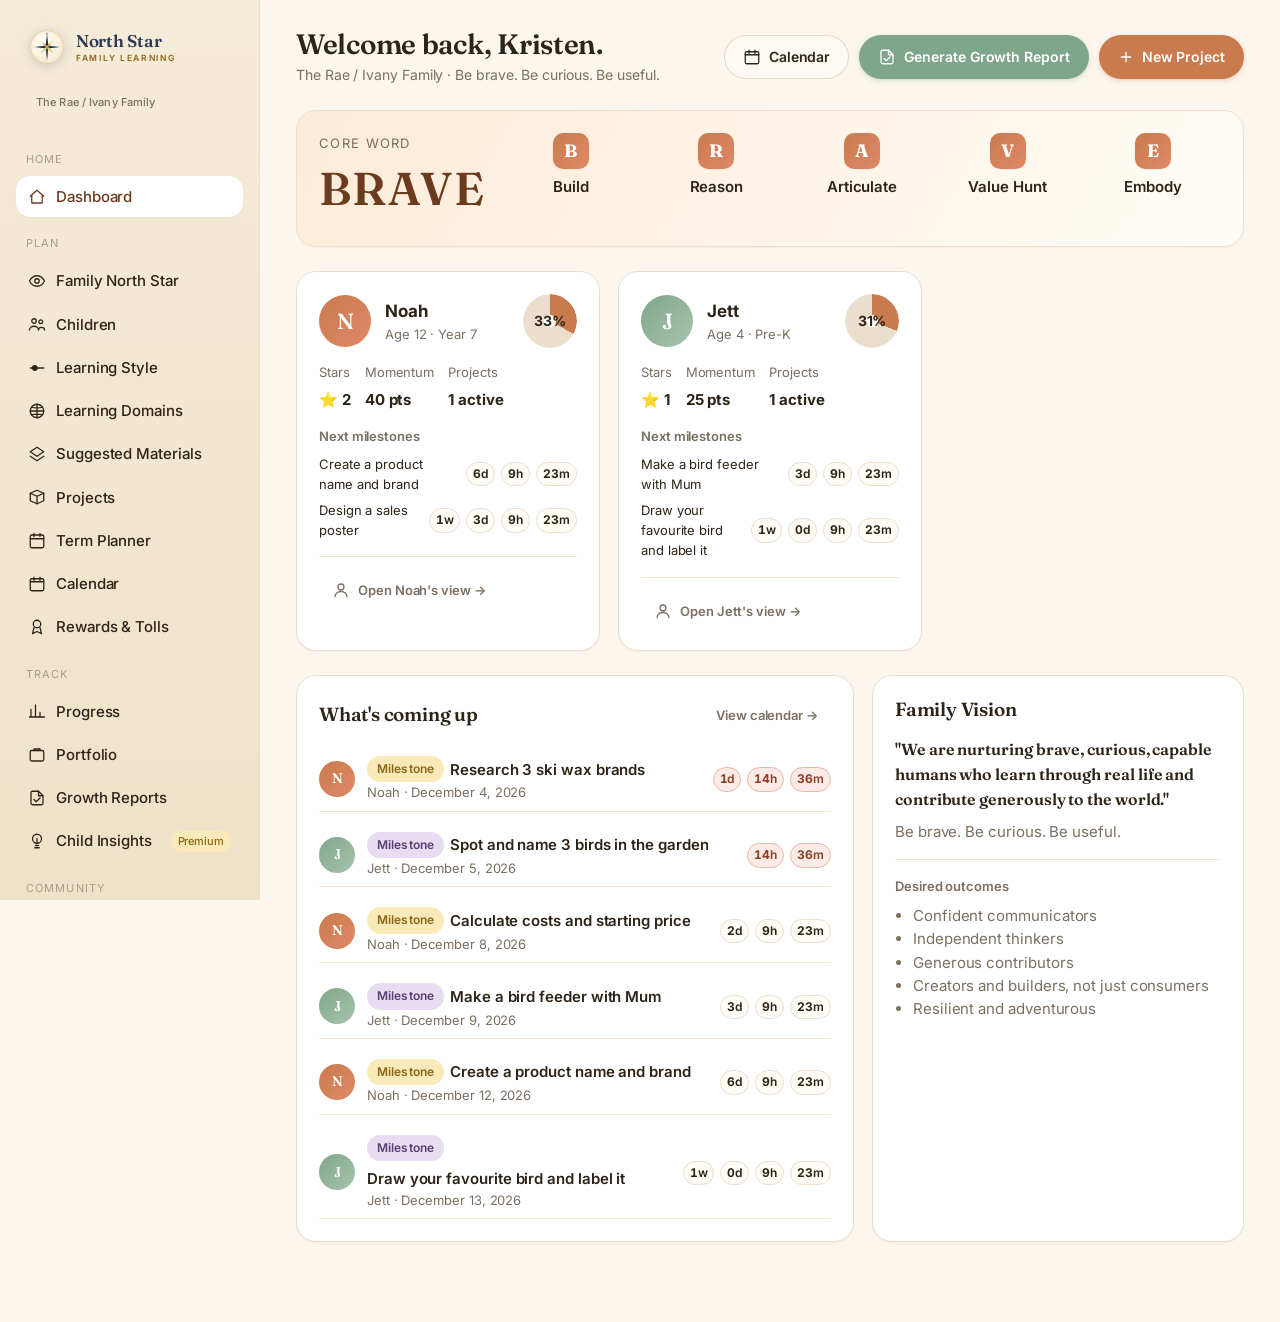
==== commit 624d9ea4: "Hero compass: fix load glitch + bump size +40% LOAD GLITCH: The frame PNG was 2.2 MB and the rose PN" ====
--- a/index.html
+++ b/index.html
@@ -9,6 +9,9 @@
   <link rel="preconnect" href="https://fonts.gstatic.com" crossorigin />
   <link href="https://fonts.googleapis.com/css2?family=Fraunces:opsz,wght@9..144,400;9..144,500;9..144,600;9..144,700&family=Inter:wght@400;500;600;700&display=swap" rel="stylesheet" />
   <link rel="stylesheet" href="styles/main.css" />
+  <!-- Preload both compass layers so they arrive together -->
+  <link rel="preload" as="image" href="assets/images/hero-compass-frame.png" fetchpriority="high" />
+  <link rel="preload" as="image" href="assets/images/hero-compass-rose.png"  fetchpriority="high" />
 </head>
 <body>
   <div id="app"></div>
--- a/styles/main.css
+++ b/styles/main.css
@@ -115,7 +115,18 @@
 }
 .sidebar-brand {
   display: flex; align-items: center; gap: 10px;
+  padding: 4px 10px 6px;
+}
+.sidebar-brand-block {
   padding: 4px 10px 22px;
+}
+.sidebar-family-name {
+  margin-top: 8px;
+  padding: 0 10px;
+  font-size: 11px;
+  font-weight: 500;
+  color: var(--text-muted);
+  letter-spacing: 0.01em;
 }
 .brand-mark {
   width: 36px; height: 36px; border-radius: 10px;
@@ -177,22 +188,61 @@
 /* ---------- Components ---------- */
 .btn {
   display: inline-flex; align-items: center; gap: 8px;
-  padding: 9px 16px; border-radius: var(--r-pill);
+  padding: 10px 18px; border-radius: var(--r-pill);
   font-weight: 600; font-size: 14px;
-  background: var(--card); color: var(--text);
-  border: 1px solid var(--border);
-  transition: all 0.15s ease;
-}
-.btn:hover { background: var(--card-elev); transform: translateY(-1px); }
-.btn-primary { background: var(--primary); color: white; border-color: transparent; }
-.btn-primary:hover { background: var(--primary-hover); color: white; }
-.btn-sage { background: var(--sage); color: white; border-color: transparent; }
-.btn-sage:hover { background: #688D74; color: white; }
-.btn-ghost { background: transparent; border-color: transparent; color: var(--text-muted); }
-.btn-ghost:hover { background: rgba(0,0,0,0.04); }
+  letter-spacing: -0.005em;
+  background: rgba(255, 252, 246, 0.7);
+  color: var(--text);
+  border: 1px solid rgba(217, 203, 179, 0.7);
+  transition: background 0.2s ease, transform 0.18s ease, box-shadow 0.2s ease, border-color 0.2s ease, color 0.2s ease;
+  cursor: pointer;
+  text-decoration: none;
+}
+.btn:hover {
+  background: var(--card);
+  transform: translateY(-1px);
+  border-color: var(--border-strong);
+  box-shadow: 0 6px 14px -8px rgba(42, 57, 84, 0.18), 0 1px 3px rgba(42, 57, 84, 0.05);
+}
+.btn:focus-visible {
+  outline: 2px solid var(--primary);
+  outline-offset: 3px;
+}
+.btn-primary {
+  background: var(--primary);
+  color: white;
+  border-color: transparent;
+  box-shadow: 0 2px 6px -1px rgba(201, 123, 78, 0.28), 0 1px 2px rgba(201, 123, 78, 0.12);
+}
+.btn-primary:hover {
+  background: var(--primary-hover);
+  color: white;
+  transform: translateY(-2px);
+  border-color: transparent;
+  box-shadow: 0 10px 22px -8px rgba(201, 123, 78, 0.42), 0 3px 8px rgba(201, 123, 78, 0.16);
+}
+.btn-sage {
+  background: var(--sage); color: white; border-color: transparent;
+  box-shadow: 0 2px 6px -1px rgba(127, 166, 138, 0.28), 0 1px 2px rgba(127, 166, 138, 0.12);
+}
+.btn-sage:hover {
+  background: #688D74; color: white;
+  transform: translateY(-2px);
+  box-shadow: 0 10px 22px -8px rgba(127, 166, 138, 0.4), 0 3px 8px rgba(127, 166, 138, 0.16);
+}
+.btn-ghost {
+  background: transparent; border-color: transparent; color: var(--text-muted);
+  box-shadow: none;
+}
+.btn-ghost:hover {
+  background: rgba(42, 57, 84, 0.05);
+  border-color: transparent;
+  transform: none;
+  box-shadow: none;
+}
 .btn-danger { background: transparent; color: var(--danger); border-color: var(--border); }
 .btn-sm { padding: 6px 12px; font-size: 13px; }
-.btn-lg { padding: 12px 22px; font-size: 15px; }
+.btn-lg { padding: 14px 26px; font-size: 15px; }
 
 .btn-row { display: flex; gap: 10px; flex-wrap: wrap; }
 
@@ -458,6 +508,137 @@
   margin-bottom: 28px;
   box-shadow: var(--shadow-sm);
 }
+
+/* ============================================================
+   Celebration — confetti + sparkle burst
+   ============================================================ */
+.confetti-root, .sparkle-root {
+  position: fixed; inset: 0;
+  pointer-events: none; z-index: 1000;
+}
+.confetti-piece {
+  position: fixed;
+  width: 10px; height: 14px; border-radius: 2px;
+  opacity: 0.95;
+  will-change: transform, opacity;
+  pointer-events: none;
+}
+@keyframes confettiFly {
+  0%   { transform: translate(0,0) rotate(0); opacity: 1; }
+  60%  { opacity: 1; }
+  100% { transform: translate(var(--dx), var(--dy)) rotate(var(--rot)); opacity: 0; }
+}
+.sparkle-burst {
+  position: fixed;
+  font-size: 20px; color: var(--gold);
+  text-shadow: 0 0 12px rgba(244, 233, 197, 0.6);
+  animation: sparkleFly 1.2s cubic-bezier(.2,.6,.4,1) forwards;
+  pointer-events: none;
+  will-change: transform, opacity;
+}
+@keyframes sparkleFly {
+  0%   { transform: translate(0,0) scale(0.4); opacity: 0; }
+  20%  { opacity: 1; }
+  100% { transform: translate(var(--dx), var(--dy)) scale(1.2); opacity: 0; }
+}
+
+/* ============================================================
+   Submission modal — upload zone + evidence tiles
+   ============================================================ */
+.upload-zone {
+  border: 2px dashed var(--border-strong);
+  border-radius: var(--r-lg);
+  padding: 24px;
+  text-align: center;
+  cursor: pointer;
+  transition: all 0.15s ease;
+  background: var(--card-elev);
+}
+.upload-zone:hover { border-color: var(--primary); background: var(--primary-soft); }
+.upload-zone.dragover {
+  border-color: var(--primary); background: var(--primary-soft);
+  transform: scale(1.02);
+}
+.upload-zone-icon {
+  font-size: 28px; color: var(--text-muted); margin-bottom: 8px;
+}
+
+.upload-list {
+  display: grid; gap: 8px;
+}
+.upload-item {
+  display: flex; align-items: center; gap: 12px;
+  padding: 10px; border-radius: var(--r-md);
+  background: var(--card-elev); border: 1px solid var(--border);
+}
+.upload-item img {
+  width: 50px; height: 50px;
+  object-fit: cover; border-radius: 6px;
+  flex-shrink: 0;
+}
+.upload-thumb {
+  width: 50px; height: 50px;
+  display: grid; place-items: center;
+  background: var(--midnight-soft); color: var(--midnight);
+  border-radius: 6px;
+  font-size: 11px; font-weight: 700; letter-spacing: 0.05em;
+  flex-shrink: 0;
+}
+
+/* ============================================================
+   Evidence tiles (Project HQ + Portfolio)
+   ============================================================ */
+.evidence-grid {
+  display: grid;
+  grid-template-columns: repeat(auto-fill, minmax(220px, 1fr));
+  gap: 12px;
+}
+.evidence-tile {
+  background: var(--card-elev);
+  border: 1px solid var(--border);
+  border-radius: var(--r-md);
+  overflow: hidden;
+  display: flex; flex-direction: column;
+}
+.evidence-tile img {
+  width: 100%; aspect-ratio: 1.3; object-fit: cover;
+  display: block; cursor: zoom-in;
+  transition: transform 0.2s ease;
+}
+.evidence-tile img:hover { transform: scale(1.02); }
+.evidence-tile audio,
+.evidence-tile video { display: block; margin: 8px; }
+.evidence-tile-foot {
+  display: flex; align-items: center; gap: 8px;
+  padding: 10px 12px; border-top: 1px solid var(--border);
+}
+.evidence-note {
+  padding: 14px;
+}
+.evidence-pdf {
+  display: block; padding: 24px 16px;
+  text-align: center; background: var(--card);
+  color: var(--text); font-weight: 600; text-decoration: none;
+}
+.evidence-pdf:hover { background: var(--bg-2); text-decoration: none; }
+
+.mission-card-wrap { display: flex; flex-direction: column; gap: 0; }
+.mission-evidence {
+  background: var(--card-elev);
+  border: 1px solid var(--border);
+  border-top: none;
+  border-radius: 0 0 var(--r-md) var(--r-md);
+  margin-top: -1px;
+  padding: 14px 16px 16px;
+}
+.submission-note {
+  margin-bottom: 10px;
+  padding-bottom: 10px;
+  border-bottom: 1px solid var(--divider);
+}
+
+/* Sound toggle in kid header */
+#sound-toggle { font-size: 18px; padding: 4px 10px; }
 
 /* ---------- Calendar ---------- */
 .cal-grid {
@@ -704,19 +885,25 @@
    Public Marketing Site — North Star
    ============================================================ */
 .public-shell {
-  background: var(--bg);
+  background:
+    radial-gradient(ellipse 80% 50% at 50% 0%, rgba(244, 233, 197, 0.16) 0%, transparent 60%),
+    radial-gradient(ellipse 60% 40% at 80% 100%, rgba(216, 222, 234, 0.14) 0%, transparent 60%),
+    var(--bg);
   min-height: 100vh;
-}
+  position: relative;
+}
+.public-header, .public-main, .public-footer { position: relative; z-index: 1; }
 .public-header {
   position: sticky; top: 0; z-index: 50;
-  backdrop-filter: blur(10px);
-  background: rgba(251, 246, 238, 0.85);
-  border-bottom: 1px solid var(--border);
+  backdrop-filter: blur(14px);
+  -webkit-backdrop-filter: blur(14px);
+  background: rgba(251, 246, 238, 0.78);
+  border-bottom: 1px solid rgba(234, 223, 205, 0.7);
 }
 .public-header-inner {
   max-width: 1200px; margin: 0 auto;
   display: flex; align-items: center; justify-content: space-between;
-  padding: 14px 28px;
+  padding: 12px 28px;
 }
 .public-nav {
   display: flex; gap: 4px; align-items: center;
@@ -744,108 +931,324 @@
   letter-spacing: 0.18em; text-transform: uppercase;
 }
 
-.public-main { max-width: 1200px; margin: 0 auto; padding: 0 28px 60px; }
+/* ─────────────────────────────────────────────────────────────
+   North Star Logo Lockup (Heirloom Compass + wordmark)
+   ───────────────────────────────────────────────────────────── */
+.ns-logo {
+  display: inline-flex;
+  align-items: center;
+  gap: 14px;                    /* refined: a touch more breathing room mark↔wordmark */
+  text-decoration: none;
+  color: inherit;
+}
+.ns-logo:hover { text-decoration: none; }
+.ns-logo-mark-wrap {
+  display: inline-flex;
+  align-items: center;
+  justify-content: center;
+  flex-shrink: 0;
+}
+.ns-logo-mark-wrap svg.ns-logo-mark {
+  display: block;
+  filter: drop-shadow(0 3px 8px rgba(15, 22, 38, 0.16));
+}
+.ns-logo-wordmark {
+  display: inline-flex;
+  flex-direction: column;
+  align-items: flex-start;
+  line-height: 1;
+  gap: 5px;                     /* refined: more space between wordmark + tagline */
+}
+.ns-logo-name {
+  font-family: var(--font-serif);
+  font-weight: 500;
+  font-size: 22px;
+  letter-spacing: -0.015em;     /* refined: tighter tracking, editorial feel */
+  color: var(--midnight);
+  line-height: 1;
+}
+.ns-logo-tag {
+  font-family: var(--font-sans);
+  font-size: 10px;              /* refined: slightly larger so it reads as deliberate */
+  font-weight: 600;
+  letter-spacing: 0.26em;       /* refined: a touch wider, more antique */
+  color: var(--gold-ink);
+  text-transform: uppercase;
+  line-height: 1;
+}
+
+/* Horizontal lockup (default header) */
+.ns-logo-h { flex-direction: row; gap: 12px; }
+
+/* Stacked lockup (footer / hero) */
+.ns-logo-stacked {
+  flex-direction: column;
+  gap: 12px;
+  align-items: flex-start;
+}
+.ns-logo-stacked .ns-logo-wordmark {
+  align-items: flex-start;
+}
+.ns-logo-stacked .ns-logo-name {
+  font-size: 26px;
+}
+.ns-logo-stacked .ns-logo-tag {
+  font-size: 10px;
+}
+
+/* When the lockup is used on a dark surface (footer), invert the wordmark colours */
+.public-footer .ns-logo-name { color: var(--starlight); }
+.public-footer .ns-logo-tag  { color: rgba(244, 233, 197, 0.7); }
+.public-footer .ns-logo-mark-wrap svg.ns-logo-mark {
+  filter: drop-shadow(0 6px 18px rgba(244, 233, 197, 0.1));
+}
+
+/* Sidebar (parent portal) — slightly smaller wordmark */
+.sidebar .ns-logo {
+  padding: 4px 4px 22px;
+}
+.sidebar .ns-logo-name { font-size: 17px; font-weight: 600; }
+.sidebar .ns-logo-tag  { font-size: 8.5px; letter-spacing: 0.2em; }
+.sidebar .ns-logo-mark-wrap svg.ns-logo-mark {
+  filter: drop-shadow(0 2px 6px rgba(15, 22, 38, 0.18));
+}
+
+/* Mobile: compress the lockup on small screens */
+@media (max-width: 560px) {
+  .public-header .ns-logo-name { font-size: 18px; }
+  .public-header .ns-logo-tag  { font-size: 8.5px; letter-spacing: 0.2em; }
+}
+@media (max-width: 380px) {
+  /* Very small viewports: hide the tagline, keep mark + name */
+  .public-header .ns-logo-tag { display: none; }
+}
+
+/* Hover micro-interaction on the brand link */
+.public-header .ns-logo:hover .ns-logo-mark-wrap svg.ns-logo-mark {
+  filter: drop-shadow(0 6px 14px rgba(15, 22, 38, 0.28));
+  transform: rotate(-2deg);
+  transition: transform 0.3s ease, filter 0.3s ease;
+}
+.public-header .ns-logo .ns-logo-mark-wrap svg.ns-logo-mark {
+  transition: transform 0.3s ease, filter 0.3s ease;
+}
+
+/* Reduced motion */
+@media (prefers-reduced-motion: reduce) {
+  .public-header .ns-logo:hover .ns-logo-mark-wrap svg.ns-logo-mark {
+    transform: none;
+  }
+}
+
+.public-main { max-width: 1200px; margin: 0 auto; padding: 0 28px 48px; }
 .public-footer {
-  background: var(--midnight-deep);
+  background: linear-gradient(180deg, var(--midnight) 0%, var(--midnight-deep) 100%);
   color: var(--starlight);
-  padding: 48px 0 28px;
-  margin-top: 60px;
+  padding: 72px 0 36px;
+  margin-top: 72px;
+  border-top: 1px solid rgba(244, 233, 197, 0.05);
 }
 .public-footer-inner {
   max-width: 1200px; margin: 0 auto; padding: 0 28px;
 }
-.public-footer h4 { color: var(--starlight); font-family: var(--font-serif); }
-.public-footer a { color: var(--starlight); opacity: 0.85; text-decoration: none; }
-.public-footer a:hover { opacity: 1; text-decoration: underline; }
+.public-footer h4 {
+  color: var(--starlight); font-family: var(--font-sans);
+  font-size: 12px; font-weight: 700; letter-spacing: 0.14em;
+  text-transform: uppercase;
+  margin-bottom: 18px;
+  opacity: 0.85;
+}
+.public-footer a {
+  color: var(--starlight); opacity: 0.78; text-decoration: none;
+  font-size: 14px;
+  transition: opacity 0.18s ease;
+}
+.public-footer a:hover { opacity: 1; text-decoration: underline; text-underline-offset: 3px; }
 .public-footer-cols {
-  display: grid; grid-template-columns: 1.5fr 1fr 1fr 1fr; gap: 32px; margin-bottom: 36px;
+  display: grid; grid-template-columns: 1.6fr 1fr 1fr 1.1fr; gap: 56px; margin-bottom: 56px;
 }
 .public-footer-bottom {
-  border-top: 1px solid rgba(255,255,255,0.12);
-  padding-top: 18px; font-size: 12px; opacity: 0.7;
+  border-top: 1px solid rgba(244, 233, 197, 0.12);
+  padding-top: 24px; font-size: 12.5px;
+  opacity: 0.65; letter-spacing: 0.01em;
   display: flex; justify-content: space-between; flex-wrap: wrap; gap: 12px;
 }
 @media (max-width: 900px) {
-  .public-footer-cols { grid-template-columns: 1fr 1fr; }
-}
-
-/* Hero */
+  .public-footer-cols { grid-template-columns: 1fr 1fr; gap: 32px; }
+}
+
+/* ───── Hero — tighter, more intentional ───── */
 .hero {
-  display: grid; grid-template-columns: 1.3fr 1fr; gap: 60px;
-  padding: 80px 0 90px;
+  position: relative;
+  display: grid; grid-template-columns: 1fr 1.25fr; gap: 56px;
+  padding: 64px 0 76px;
   align-items: center;
+  isolation: isolate;
+}
+/* Subtle radial backdrop glow behind the compass — softer + smaller */
+.hero::before {
+  content: "";
+  position: absolute;
+  right: -4%; top: 50%;
+  width: 60%; height: 110%;
+  background: radial-gradient(ellipse 58% 50% at 50% 50%,
+                              rgba(244, 233, 197, 0.35) 0%,
+                              rgba(232, 181, 71, 0.06) 38%,
+                              transparent 70%);
+  filter: blur(12px);
+  transform: translateY(-50%);
+  pointer-events: none;
+  z-index: -1;
+}
+/* Faint orbital line behind compass — even more subtle */
+.hero::after {
+  content: "";
+  position: absolute;
+  right: 8%; top: 50%;
+  width: 32vw; height: 32vw; max-width: 460px; max-height: 460px;
+  border-radius: 50%;
+  border: 1px dashed rgba(42, 57, 84, 0.08);
+  transform: translateY(-50%);
+  pointer-events: none;
+  z-index: -1;
 }
 .hero-eyebrow {
   display: inline-flex; align-items: center; gap: 8px;
   padding: 6px 14px; border-radius: var(--r-pill);
-  background: var(--midnight-soft); color: var(--midnight);
-  font-size: 12px; font-weight: 700; letter-spacing: 0.08em;
-  text-transform: uppercase; margin-bottom: 20px;
-}
+  background: rgba(216, 222, 234, 0.55);
+  color: var(--midnight);
+  font-size: 11px; font-weight: 700;
+  letter-spacing: 0.16em;
+  text-transform: uppercase;
+  margin-bottom: 22px;
+  border: 1px solid rgba(42, 57, 84, 0.06);
+}
+.hero-eyebrow .ns-icon { color: var(--midnight); width: 13px; height: 13px; }
 .hero h1 {
   font-family: var(--font-serif);
-  font-size: 52px; line-height: 1.08; letter-spacing: -0.015em;
+  font-size: clamp(36px, 4.4vw, 54px);
+  line-height: 1.06;
+  letter-spacing: -0.022em;
   margin-bottom: 18px;
+  font-weight: 500;
+  color: var(--text);
 }
 .hero .lede {
-  font-size: 19px; line-height: 1.55; color: var(--text-muted);
-  max-width: 580px; margin-bottom: 30px;
+  font-size: 17.5px;
+  line-height: 1.58;
+  color: var(--text-muted);
+  max-width: 520px;
+  margin-bottom: 28px;
 }
 .hero .ctas { display: flex; gap: 12px; flex-wrap: wrap; }
 .hero-art {
   display: grid; place-items: center;
-}
-/* ----------------- North Star Compass -----------------
-   Multi-ring celestial compass with calibration animation
-   that runs once on page load (~2.5s).
-*/
-.compass-art {
-  width: 100%; max-width: 420px; aspect-ratio: 1;
   position: relative;
-  display: grid; place-items: center;
-  color: var(--starlight);
-}
-.compass-art svg.compass-svg {
-  width: 100%; height: 100%;
-  filter: drop-shadow(0 30px 60px rgba(27, 37, 56, 0.4));
-}
-.compass-glow {
-  position: absolute; inset: 12%;
+}
+/* ─────────────────────────────────────────────────────────────
+   Hero Compass — heirloom PNG, layered
+
+   Two image layers, perfectly centred:
+     • .hero-compass-frame  the gold ring, cream band, letters, ticks,
+                            dotted navy face — STATIC. Never moves.
+     • .hero-compass-rose   the inner 8-point rose only — rotates once
+                            on load (calibration), then settles at N.
+
+   The rose's 'erased' area inside the frame is the dark navy face
+   colour, so the rose sits cleanly on top of the frame at any rotation
+   angle without revealing a hole.
+
+   Reduced motion: rose shown static at final rotation 0°.
+   ───────────────────────────────────────────────────────────── */
+.hero-compass {
+  position: relative;
+  width: 100%;
+  max-width: 760px;            /* +40% from previous 680 (in 560-720 zone) */
+  margin-inline: auto;
+  display: block;
+  isolation: isolate;
+  aspect-ratio: 1536 / 1024;
+  /* Hidden until both layers have decoded — prevents the rose-arrives-first glitch */
+  opacity: 0;
+  transition: opacity 450ms ease-out;
+}
+.hero-compass.compass-ready { opacity: 1; }
+
+.hero-compass-frame {
+  position: relative;
+  z-index: 2;
+  display: block;
+  width: 100%;
+  height: auto;
+  filter: drop-shadow(0 30px 38px rgba(60, 40, 12, 0.28))
+          drop-shadow(0 8px 16px rgba(60, 40, 12, 0.14));
+  /* Frame is locked: no animation, no transform. */
+}
+
+.hero-compass-rose {
+  position: absolute;
+  z-index: 3;
+  /* Rose canvas is 464×464 within the 1536×1024 frame, centred on
+     image centre. Width: 464/1536 ≈ 30.21%. */
+  width: 30.21%;
+  height: auto;
+  top: 50%;
+  left: 50%;
+  transform-origin: 50% 50%;
+  /* Initial state — rose holds at -16° until parent gets .compass-ready */
+  transform: translate(-50%, -50%) rotate(-16deg);
+}
+.hero-compass.compass-ready .hero-compass-rose {
+  /* Calibration only starts once both images are fully decoded */
+  animation: heroRoseCalibrate 3.2s cubic-bezier(.16, .68, .25, 1) both;
+}
+
+.hero-compass-halo {
+  position: absolute;
+  /* Halo is sized relative to the frame's circular body. The frame
+     image is 1536×1024 with the compass disc centred and ~1024 high
+     (66.7% of width). We size the halo to roughly the disc and centre. */
+  width: 75%;
+  aspect-ratio: 1;
+  top: 50%;
+  left: 50%;
+  transform: translate(-50%, -50%);
+  z-index: 1;
   border-radius: 50%;
-  background: radial-gradient(circle at 50% 45%, rgba(244, 233, 197, 0.4) 0%, transparent 60%);
+  background:
+    radial-gradient(circle at 50% 50%,
+      rgba(244, 233, 197, 0.36) 0%,
+      rgba(232, 181, 71, 0.10) 35%,
+      rgba(232, 181, 71, 0.02) 60%,
+      transparent 78%);
   pointer-events: none;
-  animation: compassPulse 4.5s ease-in-out infinite;
-}
-@keyframes compassPulse {
-  0%, 100% { opacity: 0.55; }
-  50%      { opacity: 1; }
-}
-
-/* Calibration animation parts */
-.compass-ring-outer    { transform-origin: center; animation: ringCalibrate 2.4s cubic-bezier(.4,0,.2,1) both; }
-.compass-ring-mid      { transform-origin: center; animation: ringCalibrate 2.4s cubic-bezier(.4,0,.2,1) 0.15s both; }
-.compass-ring-inner    { transform-origin: center; animation: ringCalibrate 2.4s cubic-bezier(.4,0,.2,1) 0.3s both; }
-.compass-needle        { transform-origin: 50% 50%; animation: needleSettle 2.4s cubic-bezier(.3,0,.2,1) 0.4s both; }
-.compass-tick          { opacity: 0; animation: tickFadeIn 0.8s ease 1.6s forwards; }
-.compass-label         { opacity: 0; animation: tickFadeIn 0.8s ease 1.8s forwards; }
-.compass-label.n       { animation: northReveal 1s ease 2.0s forwards; }
-.compass-center-star   { opacity: 0; transform-origin: center; animation: starReveal 1.2s cubic-bezier(.2,1.6,.4,1) 2.0s forwards; }
-
-@keyframes ringCalibrate {
-  0%   { transform: rotate(-22deg) scale(0.92); opacity: 0; }
-  60%  { transform: rotate(4deg) scale(1.01); opacity: 1; }
-  100% { transform: rotate(0) scale(1); opacity: 1; }
-}
-@keyframes needleSettle {
-  0%   { transform: rotate(-35deg); opacity: 0; }
-  60%  { transform: rotate(6deg); opacity: 1; }
-  100% { transform: rotate(0); opacity: 1; }
-}
-@keyframes tickFadeIn  { to { opacity: 0.55; } }
-@keyframes northReveal { to { opacity: 1; transform: scale(1.04); } }
-@keyframes starReveal {
-  0%   { opacity: 0; transform: scale(0.4) rotate(-12deg); }
-  100% { opacity: 1; transform: scale(1) rotate(0); }
+  animation: heroCompassHaloPulse 6s ease-in-out 3.2s infinite alternate;
+}
+
+/* Calibration on the INNER ROSE ONLY.
+   Starts rotated -16°, swings toward N, slightly overshoots, settles to 0°.
+   The base translate keeps the rose perfectly centred at every keyframe. */
+@keyframes heroRoseCalibrate {
+  0%   { transform: translate(-50%, -50%) rotate(-16deg); }
+  35%  { transform: translate(-50%, -50%) rotate(-9deg); }
+  72%  { transform: translate(-50%, -50%) rotate(2.5deg); }
+  100% { transform: translate(-50%, -50%) rotate(0deg); }
+}
+
+/* Subtle halo breathing. No movement of the whole compass. */
+@keyframes heroCompassHaloPulse {
+  0%   { opacity: 0.7; transform: translate(-50%, -50%) scale(0.99); }
+  100% { opacity: 1;   transform: translate(-50%, -50%) scale(1.02); }
+}
+
+@media (prefers-reduced-motion: reduce) {
+  .hero-compass { transition: none !important; opacity: 1 !important; }
+  .hero-compass-rose,
+  .hero-compass-halo {
+    animation: none !important;
+  }
+  .hero-compass-rose { transform: translate(-50%, -50%) rotate(0deg) !important; }
+  .hero-compass-halo { transform: translate(-50%, -50%) !important; }
 }
 
 /* ----------------- Line icons -----------------
@@ -884,42 +1287,60 @@
   .hero-art { order: -1; max-width: 240px; margin: 0 auto; }
 }
 
-/* Public sections */
+/* ───── Public sections — tighter consistent rhythm ───── */
 .section {
   padding: 60px 0;
   border-top: 1px solid var(--divider);
+  position: relative;
 }
 .section-eyebrow {
-  display: inline-block;
-  font-size: 12px; font-weight: 700; letter-spacing: 0.14em;
-  text-transform: uppercase; color: var(--primary-ink);
-  margin-bottom: 10px;
+  display: inline-flex; align-items: center; gap: 10px;
+  font-size: 11px; font-weight: 700; letter-spacing: 0.18em;
+  text-transform: uppercase; color: var(--midnight);
+  margin-bottom: 16px;
+  opacity: 0.78;
+}
+.section-eyebrow::before {
+  content: ""; display: inline-block;
+  width: 20px; height: 1px; background: var(--midnight); opacity: 0.5;
 }
 .section h2 {
   font-family: var(--font-serif);
-  font-size: 38px; line-height: 1.1; letter-spacing: -0.01em;
-  margin-bottom: 14px; max-width: 820px;
+  font-size: clamp(28px, 3.2vw, 40px);
+  line-height: 1.1;
+  letter-spacing: -0.018em;
+  margin-bottom: 16px;
+  max-width: 800px;
+  font-weight: 500;
 }
 .section .lede {
-  font-size: 17px; color: var(--text-muted); max-width: 720px;
-  margin-bottom: 32px;
+  font-size: 17px;
+  line-height: 1.6;
+  color: var(--text-muted);
+  max-width: 700px;
+  margin-bottom: 28px;
 }
 .section.section-dark {
-  background: var(--midnight-deep); color: var(--starlight);
-  border-radius: var(--r-xl); padding: 60px 48px; margin: 30px 0;
+  background: linear-gradient(135deg, var(--midnight-deep), var(--midnight));
+  color: var(--starlight);
+  border-radius: var(--r-xl); padding: 60px 52px; margin: 28px 0;
+  box-shadow: 0 30px 70px -36px rgba(15, 22, 38, 0.5);
 }
 .section.section-dark h2,
 .section.section-dark .lede { color: var(--starlight); }
-.section.section-dark .lede { opacity: 0.85; }
-.section.section-dark .section-eyebrow { color: var(--starlight); opacity: 0.8; }
+.section.section-dark .lede { opacity: 0.82; }
+.section.section-dark .section-eyebrow { color: var(--starlight); opacity: 0.65; }
+.section.section-dark .section-eyebrow::before { background: var(--starlight); }
 
 /* Quote / core statement */
 .core-quote {
   font-family: var(--font-serif);
-  font-size: 26px; line-height: 1.4;
+  font-size: 26px; line-height: 1.42;
   color: var(--text); max-width: 780px;
-  border-left: 4px solid var(--primary);
-  padding-left: 24px; margin: 24px 0;
+  border-left: 3px solid var(--primary);
+  padding-left: 28px; margin: 28px 0;
+  font-weight: 500;
+  letter-spacing: -0.015em;
 }
 
 /* Feature card grid */
@@ -950,58 +1371,170 @@
   padding: 56px 48px;
   box-shadow: var(--shadow-sm);
 }
+/* ───── Philosophy: manifesto moment — tighter, more subtle ───── */
 .section-philosophy {
-  background: linear-gradient(140deg, var(--starlight) 0%, var(--card) 60%);
+  background:
+    radial-gradient(ellipse at 85% 15%, rgba(232, 181, 71, 0.13) 0%, transparent 45%),
+    linear-gradient(140deg, #FBF3DD 0%, #FCF7EE 65%, var(--card) 100%);
   border-radius: var(--r-xl);
-  padding: 64px 48px;
-  border: 1px solid var(--gold-soft);
+  padding: 56px 56px 60px;
+  border: 1px solid rgba(232, 181, 71, 0.22);
   position: relative; overflow: hidden;
+  box-shadow:
+    0 24px 60px -32px rgba(232, 181, 71, 0.14),
+    inset 0 1px 0 rgba(255, 255, 255, 0.55);
 }
 .section-philosophy::before {
-  content: ""; position: absolute; right: -60px; bottom: -60px;
-  width: 320px; height: 320px;
-  background: radial-gradient(circle, rgba(232, 181, 71, 0.18), transparent 70%);
+  content: ""; position: absolute; right: -100px; bottom: -100px;
+  width: 380px; height: 380px;
+  background: radial-gradient(circle, rgba(232, 181, 71, 0.16), transparent 65%);
   pointer-events: none;
+}
+.section-philosophy::after {
+  content: "✦";
+  position: absolute; top: 32px; right: 40px;
+  font-size: 26px; color: var(--gold); opacity: 0.78;
+  text-shadow: 0 0 18px rgba(232, 181, 71, 0.55);
+  animation: philStarPulse 6s ease-in-out infinite alternate;
+}
+@keyframes philStarPulse {
+  0%   { opacity: 0.65; transform: scale(0.96); }
+  100% { opacity: 0.92; transform: scale(1.04); }
 }
 .philosophy-line {
   font-family: var(--font-serif);
-  font-size: 32px; line-height: 1.25;
-  margin: 18px 0; max-width: 760px;
-  letter-spacing: -0.01em;
-}
-.philosophy-line.muted { color: var(--text-muted); font-size: 22px; }
-
+  font-size: clamp(22px, 2.5vw, 30px);
+  line-height: 1.3;
+  margin: 16px 0;
+  max-width: 760px;
+  letter-spacing: -0.015em;
+  font-weight: 500;
+  color: var(--text);
+}
+.philosophy-line.muted {
+  color: var(--text-muted);
+  font-size: clamp(17px, 1.85vw, 21px);
+  font-weight: 400;
+  line-height: 1.45;
+}
+
+/* Problem section — quote callout that flows out of the lede above */
+.problem-lead {
+  font-size: 16px;
+  line-height: 1.55;
+  color: var(--text);
+  max-width: 640px;
+  margin: 4px 0 14px;
+  font-weight: 500;
+}
+.problem-quote {
+  position: relative;
+  margin: 0;
+  padding: 26px 28px 26px 36px;
+  border-left: 2px solid var(--midnight);
+  background: linear-gradient(135deg, rgba(244, 233, 197, 0.10) 0%, transparent 100%);
+  max-width: 640px;
+  border-radius: 0 var(--r-md) var(--r-md) 0;
+}
+.problem-quote-mark {
+  position: absolute;
+  left: -16px; top: 26px;
+  display: inline-grid; place-items: center;
+  width: 30px; height: 30px;
+  background: var(--midnight); color: var(--starlight);
+  border-radius: 50%;
+  flex-shrink: 0;
+  box-shadow: 0 4px 10px -4px rgba(42, 57, 84, 0.4);
+}
+.problem-quote-mark .ns-icon { width: 14px; height: 14px; }
+.problem-quote blockquote {
+  font-family: var(--font-serif);
+  font-size: clamp(20px, 2.2vw, 26px);
+  line-height: 1.32;
+  letter-spacing: -0.015em;
+  font-weight: 500;
+  font-style: italic;
+  color: var(--text);
+  margin: 0;
+  max-width: 580px;
+}
+
+/* ───── Comparison: muted them vs luminous North Star ───── */
 .comparison {
-  display: grid; grid-template-columns: 1fr 1fr; gap: 18px;
-  margin-top: 28px;
+  display: grid; grid-template-columns: 1fr 1fr; gap: 20px;
+  margin-top: 24px;
 }
 @media (max-width: 800px) { .comparison { grid-template-columns: 1fr; } }
+
 .comparison-card {
   background: var(--card); border: 1px solid var(--border);
-  border-radius: var(--r-lg); padding: 28px;
-}
-.comparison-card.them { background: var(--bg-2); border-style: dashed; }
+  border-radius: var(--r-xl);
+  padding: 32px;
+  transition: transform 0.25s ease, box-shadow 0.25s ease;
+}
+.comparison-card.them {
+  background: #F4ECDC;
+  border-style: dashed;
+  border-color: var(--border-strong);
+  color: var(--text-muted);
+}
+.comparison-card.them h3 { color: var(--text-muted); }
+.comparison-card.them li { color: var(--text-muted); }
+
 .comparison-card.us {
-  background: linear-gradient(135deg, var(--midnight-deep), var(--midnight));
+  background:
+    radial-gradient(circle at 18% -5%, rgba(244, 233, 197, 0.18) 0%, transparent 45%),
+    radial-gradient(ellipse at 80% 100%, rgba(232, 181, 71, 0.10) 0%, transparent 50%),
+    linear-gradient(140deg, var(--midnight-deep) 0%, var(--midnight) 50%, #3A4C72 100%);
   color: var(--starlight); border-color: transparent;
-}
+  box-shadow:
+    0 36px 70px -30px rgba(15, 22, 38, 0.55),
+    0 0 0 1px rgba(244, 233, 197, 0.10),
+    inset 0 1px 0 rgba(255, 255, 255, 0.06);
+  position: relative; overflow: hidden;
+}
+.comparison-card.us::before {
+  content: "";
+  position: absolute; right: -60px; top: -60px;
+  width: 260px; height: 260px;
+  background: radial-gradient(circle, rgba(244, 233, 197, 0.22) 0%, transparent 65%);
+  pointer-events: none;
+  animation: usCardGlow 8s ease-in-out infinite alternate;
+}
+@keyframes usCardGlow {
+  0%   { opacity: 0.85; transform: scale(1); }
+  100% { opacity: 1;    transform: scale(1.06); }
+}
+.comparison-card.us::after {
+  content: "✦";
+  position: absolute; top: 26px; right: 28px;
+  color: var(--starlight); opacity: 0.85; font-size: 18px;
+  text-shadow: 0 0 18px rgba(244, 233, 197, 0.6);
+}
+.comparison-card.us:hover { transform: translateY(-3px); }
+
 .comparison-card h3 {
-  font-family: var(--font-serif); font-size: 20px; margin-bottom: 14px;
+  font-family: var(--font-serif); font-size: 22px; margin-bottom: 18px;
+  font-weight: 500; letter-spacing: -0.01em;
 }
 .comparison-card.us h3 { color: var(--starlight); }
 .comparison-card ul { list-style: none; padding: 0; margin: 0; }
 .comparison-card li {
-  padding: 10px 0; border-bottom: 1px solid var(--border);
-  display: flex; align-items: center; gap: 10px;
+  padding: 12px 0; border-bottom: 1px solid var(--border);
+  display: flex; align-items: center; gap: 12px;
   font-size: 15px;
 }
-.comparison-card.us li { border-bottom-color: rgba(244,233,197,0.15); }
+.comparison-card.them li { border-bottom-color: var(--border-strong); }
+.comparison-card.us li { border-bottom-color: rgba(244,233,197,0.12); color: var(--starlight); }
 .comparison-card li:last-child { border-bottom: none; }
 .comparison-card .marker {
   width: 6px; height: 6px; border-radius: 50%;
-  background: var(--text-muted); flex-shrink: 0;
-}
-.comparison-card.us .marker { background: var(--starlight); }
+  background: var(--text-soft); flex-shrink: 0;
+}
+.comparison-card.us .marker {
+  background: var(--gold);
+  box-shadow: 0 0 8px rgba(232, 181, 71, 0.7);
+}
 
 /* Journey numbers (used in How It Works) */
 .journey-list { display: grid; gap: 12px; margin-top: 24px; }
@@ -1035,18 +1568,57 @@
   flex: 1; border: none; height: 1px; background: var(--border);
 }
 
-/* Quiet preview tile for Parent + Child portal sections */
+/* ───── Parent + Child portal preview cards ───── */
 .portal-preview {
-  background: var(--card); border: 1px solid var(--border);
-  border-radius: var(--r-lg); padding: 22px;
+  background: var(--card);
+  border: 1px solid var(--border);
+  border-radius: var(--r-xl);
+  padding: 28px;
+  box-shadow:
+    0 24px 60px -28px rgba(70, 50, 30, 0.22),
+    0 4px 12px rgba(70, 50, 30, 0.05),
+    inset 0 1px 0 rgba(255, 255, 255, 0.7);
+  position: relative;
+}
+.portal-preview::before {
+  content: "";
+  position: absolute; top: 12px; left: 14px; right: 14px;
+  height: 4px; border-radius: 99px;
+  background: linear-gradient(90deg, transparent, rgba(216, 222, 234, 0.7), transparent);
 }
 .portal-preview-row {
-  display: flex; align-items: center; gap: 12px;
-  padding: 10px 0;
+  display: flex; align-items: center; gap: 14px;
+  padding: 14px 8px;
   border-bottom: 1px solid var(--divider);
   font-size: 14px;
+  border-radius: 8px;
+  transition: background 0.18s ease, transform 0.18s ease;
+}
+.portal-preview-row:hover {
+  background: var(--card-elev);
+  transform: translateX(2px);
 }
 .portal-preview-row:last-child { border-bottom: none; }
+
+/* Preview mock (used in child portal section) */
+.preview-mock {
+  background: var(--card); border-radius: var(--r-xl);
+  border: 1px solid var(--border); padding: 26px;
+  box-shadow:
+    0 30px 70px -30px rgba(70, 50, 30, 0.28),
+    0 6px 16px rgba(70, 50, 30, 0.06),
+    inset 0 1px 0 rgba(255, 255, 255, 0.7);
+  transition: transform 0.25s ease;
+}
+.preview-mock:hover { transform: translateY(-3px); }
+.preview-mock-bar {
+  display: flex; gap: 6px; margin-bottom: 18px;
+}
+.preview-mock-bar span {
+  width: 11px; height: 11px; border-radius: 50%;
+  background: var(--border-strong);
+  opacity: 0.7;
+}
 .feature-card h3 {
   font-family: var(--font-serif); font-size: 20px; margin-bottom: 6px;
 }
@@ -1141,19 +1713,105 @@
 .preview-row.flipped > :first-child { order: 2; }
 @media (max-width: 900px) { .preview-row { grid-template-columns: 1fr; } .preview-row.flipped > :first-child { order: 0; } }
 
-.preview-mock {
+.slider-preview {
+  background: var(--card); padding: 28px; border-radius: var(--r-xl);
+  border: 1px solid var(--border);
+  box-shadow: 0 20px 50px -28px rgba(70, 50, 30, 0.18), 0 3px 10px rgba(70, 50, 30, 0.04);
+}
+
+/* Steps polish */
+.step {
   background: var(--card); border-radius: var(--r-xl);
-  border: 1px solid var(--border); padding: 22px;
-  box-shadow: var(--shadow-md);
-}
-.preview-mock-bar {
-  display: flex; gap: 6px; margin-bottom: 14px;
-}
-.preview-mock-bar span { width: 10px; height: 10px; border-radius: 50%; background: var(--border); }
-
-.slider-preview {
-  background: var(--card); padding: 22px; border-radius: var(--r-lg);
+  border: 1px solid var(--border); padding: 26px;
+  position: relative;
+  transition: transform 0.22s ease, box-shadow 0.22s ease, border-color 0.22s ease;
+}
+.step:hover {
+  transform: translateY(-3px);
+  border-color: var(--midnight);
+  box-shadow: 0 16px 40px -18px rgba(42, 57, 84, 0.22), 0 4px 10px rgba(42, 57, 84, 0.06);
+}
+.step .step-num {
+  font-family: var(--font-serif);
+  font-weight: 500;
+  font-size: 42px; color: var(--midnight); opacity: 0.45;
+  line-height: 1; margin-bottom: 10px;
+  letter-spacing: -0.02em;
+}
+
+/* Public nav focus + active polish */
+.public-nav a {
+  border-radius: var(--r-pill);
+  letter-spacing: -0.005em;
+}
+.public-nav a:focus-visible {
+  outline: 2px solid var(--primary);
+  outline-offset: 3px;
+}
+.public-nav a.active {
+  background: var(--card);
+  box-shadow: 0 2px 6px rgba(42, 57, 84, 0.08), inset 0 1px 0 rgba(255, 255, 255, 0.7);
   border: 1px solid var(--border);
+}
+
+/* Feature card polish — refined hover + crafted shadow */
+.feature-card {
+  background: var(--card); border-radius: var(--r-xl);
+  border: 1px solid var(--border); padding: 30px;
+  transition: transform 0.22s ease, box-shadow 0.22s ease, border-color 0.22s ease;
+}
+.feature-card:hover {
+  transform: translateY(-3px);
+  box-shadow:
+    0 20px 50px -22px rgba(42, 57, 84, 0.18),
+    0 4px 12px rgba(42, 57, 84, 0.06);
+  border-color: rgba(42, 57, 84, 0.15);
+}
+.feature-card h3 {
+  font-family: var(--font-serif);
+  font-weight: 500;
+  letter-spacing: -0.01em;
+  font-size: 21px;
+  margin-bottom: 8px;
+}
+
+/* ───── Mobile refinement ───── */
+@media (max-width: 900px) {
+  .hero {
+    grid-template-columns: 1fr;
+    padding: 36px 0 56px;
+    gap: 32px;
+    text-align: left;
+  }
+  .hero::before { right: -30%; width: 130%; opacity: 0.5; }
+  .hero::after { display: none; }
+  .hero-art { order: -1; max-width: 540px; margin: 0 auto; width: 100%; }
+  .hero-compass { max-width: 100%; }
+  .hero h1 { font-size: clamp(28px, 6vw, 36px); margin-bottom: 14px; }
+  .hero .lede { font-size: 16px; max-width: 100%; margin-bottom: 22px; }
+  .hero-eyebrow { margin-bottom: 16px; }
+  .hero .ctas { width: 100%; flex-direction: column; align-items: stretch; gap: 10px; }
+  .hero .ctas .btn { justify-content: center; padding: 13px 20px; width: 100%; }
+
+  .section { padding: 44px 0; }
+  .section.section-dark { padding: 44px 28px; }
+  .section-philosophy { padding: 40px 28px; }
+  .comparison-card { padding: 26px; }
+  .problem-quote { padding: 22px 22px 22px 30px; }
+  .problem-quote-mark { width: 26px; height: 26px; left: -13px; top: 22px; }
+}
+@media (max-width: 560px) {
+  .public-header-inner { padding: 10px 18px; }
+  .public-nav { gap: 2px; }
+  .public-nav a { padding: 5px 8px; font-size: 12.5px; }
+  .public-brand .name { font-size: 18px; }
+  .public-brand .sub { font-size: 10px; }
+  .public-main { padding: 0 18px 36px; }
+  .hero-art { max-width: 460px; }
+  .core-quote { font-size: 20px; padding-left: 18px; }
+  .philosophy-line { font-size: 20px; }
+  .philosophy-line.muted { font-size: 16.5px; }
+  .section-philosophy::after { top: 22px; right: 24px; font-size: 22px; }
 }
 
 /* Login chooser */
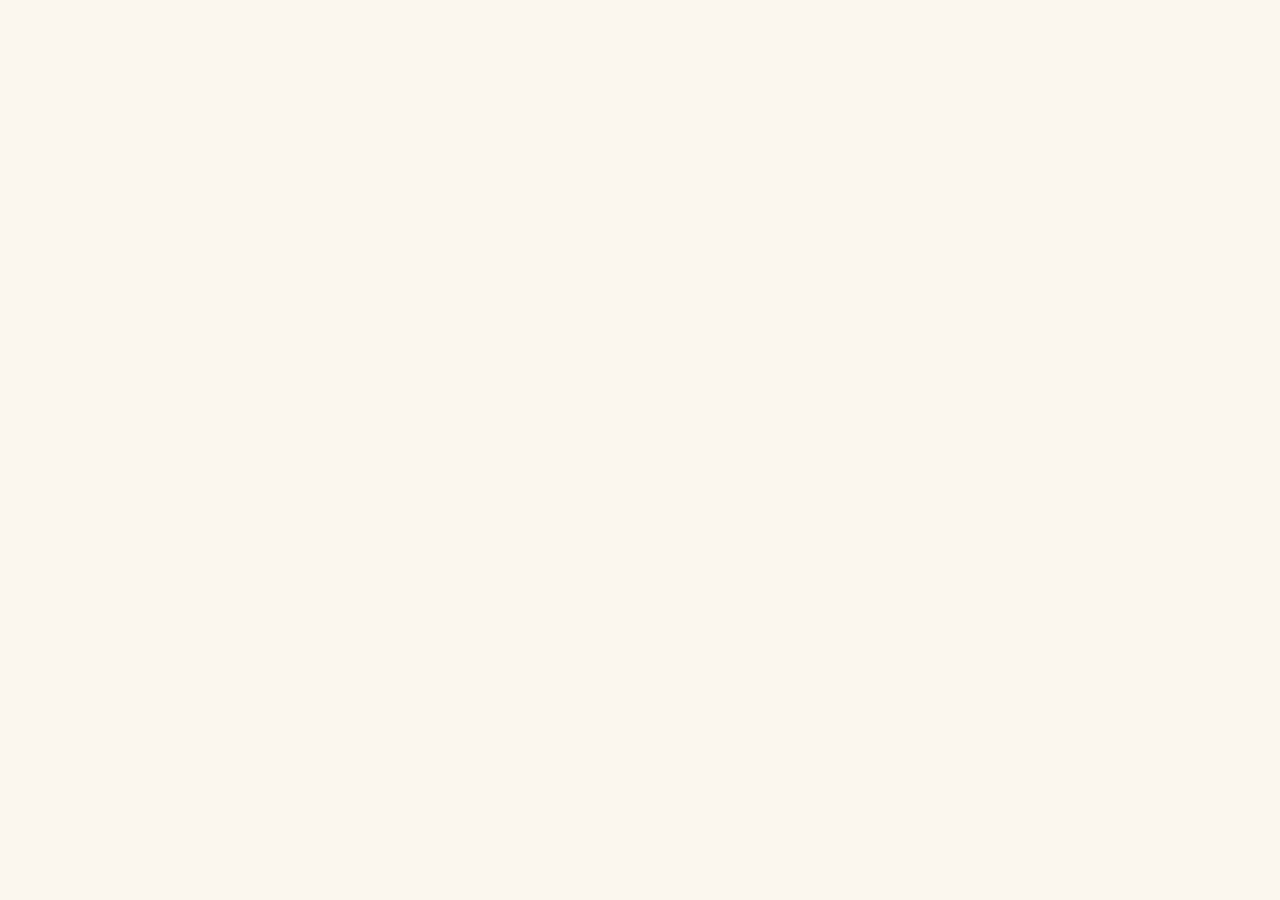
==== commit ab98f8ff: "North Star app: full application, cloud sync, billing, public signup, mobile UX Commits the complete" ====
--- a/index.html
+++ b/index.html
@@ -7,11 +7,8 @@
   <meta name="description" content="A personalised family learning platform. Clarify your North Star, understand each child deeply, nurture who they are becoming." />
   <link rel="preconnect" href="https://fonts.googleapis.com" />
   <link rel="preconnect" href="https://fonts.gstatic.com" crossorigin />
-  <link href="https://fonts.googleapis.com/css2?family=Fraunces:opsz,wght@9..144,400;9..144,500;9..144,600;9..144,700&family=Inter:wght@400;500;600;700&display=swap" rel="stylesheet" />
+  <link href="https://fonts.googleapis.com/css2?family=Cormorant+Garamond:ital,wght@0,400;0,500;1,400;1,500&family=Mulish:wght@400;500;600&display=swap" rel="stylesheet" />
   <link rel="stylesheet" href="styles/main.css" />
-  <!-- Preload both compass layers so they arrive together -->
-  <link rel="preload" as="image" href="assets/images/hero-compass-frame.png" fetchpriority="high" />
-  <link rel="preload" as="image" href="assets/images/hero-compass-rose.png"  fetchpriority="high" />
 </head>
 <body>
   <div id="app"></div>
--- a/styles/main.css
+++ b/styles/main.css
@@ -66,8 +66,8 @@
   --shadow-lg: 0 24px 48px -20px rgba(70, 50, 30, 0.25), 0 4px 10px rgba(70, 50, 30, 0.06);
 
   /* Type */
-  --font-sans: "Inter", system-ui, -apple-system, "Segoe UI", "Helvetica Neue", sans-serif;
-  --font-serif: "Fraunces", Georgia, serif;
+  --font-sans: "Mulish", system-ui, -apple-system, "Segoe UI", "Helvetica Neue", sans-serif;
+  --font-serif: "Cormorant Garamond", Georgia, "Times New Roman", serif;
 }
 
 /* ---------- Reset ---------- */
@@ -89,7 +89,7 @@
 a:hover { text-decoration: underline; }
 img { max-width: 100%; display: block; }
 
-h1, h2, h3, h4 { font-family: var(--font-serif); font-weight: 600; letter-spacing: -0.01em; margin: 0; color: var(--text); }
+h1, h2, h3, h4 { font-family: var(--font-serif); font-weight: 500; letter-spacing: 0; margin: 0; color: var(--text); }
 h1 { font-size: 32px; line-height: 1.15; }
 h2 { font-size: 24px; line-height: 1.2; }
 h3 { font-size: 19px; line-height: 1.25; }
@@ -97,6 +97,22 @@
 
 p { margin: 0 0 8px; }
 small, .small { font-size: 13px; color: var(--text-muted); }
+
+/* ---------- Type scale ----------------------------------------------------
+   Four roles, used everywhere — nothing bespoke. Eyebrow (the small tracked
+   uppercase label), Headline (serif page/display), Subhead (serif section),
+   Body + Body-sm (sans). If a new bit of text needs a style, it picks one of
+   these; we do not invent another size. */
+.t-eyebrow {
+  font-family: var(--font-sans);
+  font-size: 10.5px; font-weight: 600; line-height: 1.4;
+  letter-spacing: 0.14em; text-transform: uppercase;
+  color: var(--text-soft);
+}
+.t-headline { font-family: var(--font-serif); font-weight: 500; font-size: 28px; line-height: 1.15; letter-spacing: 0; color: var(--text); }
+.t-subhead  { font-family: var(--font-serif); font-weight: 500; font-size: 19px; line-height: 1.25; letter-spacing: 0; color: var(--text); }
+.t-body     { font-family: var(--font-sans); font-size: 15px; line-height: 1.6; color: var(--text); }
+.t-body-sm  { font-family: var(--font-sans); font-size: 13.5px; line-height: 1.7; color: var(--text-muted); }
 
 /* ---------- Layout shell ---------- */
 .app-shell {
@@ -184,6 +200,19 @@
 }
 .topbar h1 { font-size: 28px; }
 .topbar .sub { color: var(--text-muted); margin-top: 4px; font-size: 14px; }
+
+/* Mobile top bar + nav drawer — shown only on small screens (see media queries). */
+.mobile-topbar { display: none; }
+.nav-scrim { display: none; }
+.nav-toggle {
+  display: inline-flex; align-items: center; justify-content: center;
+  width: 42px; height: 42px; border-radius: 12px; flex: none;
+  background: transparent; border: 1px solid var(--border); color: var(--text);
+  cursor: pointer; -webkit-tap-highlight-color: transparent;
+}
+.nav-toggle:active { background: rgba(0,0,0,0.04); }
+.mobile-topbar-brand { display: inline-flex; align-items: center; gap: 8px; font-family: var(--font-serif); font-weight: 600; font-size: 18px; }
+.mobile-topbar-brand svg { display: block; }
 
 /* ---------- Components ---------- */
 .btn {
@@ -242,7 +271,7 @@
 }
 .btn-danger { background: transparent; color: var(--danger); border-color: var(--border); }
 .btn-sm { padding: 6px 12px; font-size: 13px; }
-.btn-lg { padding: 14px 26px; font-size: 15px; }
+.btn-lg { padding: 14px 26px; font-size: 16px; }
 
 .btn-row { display: flex; gap: 10px; flex-wrap: wrap; }
 
@@ -276,11 +305,74 @@
 .grid-3 { grid-template-columns: repeat(3, 1fr); }
 .grid-4 { grid-template-columns: repeat(4, 1fr); }
 .grid-auto { grid-template-columns: repeat(auto-fill, minmax(280px, 1fr)); }
+/* ===== Tablet / mobile: sidebar becomes a slide-in drawer ===== */
 @media (max-width: 960px) {
   .grid-2, .grid-3, .grid-4 { grid-template-columns: 1fr; }
-  .app-shell { grid-template-columns: 1fr; }
-  .sidebar { position: relative; height: auto; }
-  .main { padding: 22px; }
+  .app-shell { display: block; }
+
+  .mobile-topbar {
+    display: flex; align-items: center; gap: 12px;
+    position: sticky; top: 0; z-index: 40;
+    padding: 10px 14px;
+    padding-top: calc(10px + env(safe-area-inset-top));
+    background: rgba(250, 245, 236, 0.92);
+    -webkit-backdrop-filter: blur(8px); backdrop-filter: blur(8px);
+    border-bottom: 1px solid var(--border);
+  }
+
+  .sidebar {
+    position: fixed; top: 0; left: 0; bottom: 0;
+    width: min(86vw, 300px); height: 100vh; height: 100dvh;
+    z-index: 60; transform: translateX(-100%);
+    transition: transform 0.25s ease;
+    box-shadow: 0 0 40px rgba(0, 0, 0, 0.18);
+    padding-top: calc(22px + env(safe-area-inset-top));
+  }
+  .app-shell.nav-open .sidebar { transform: translateX(0); }
+
+  .nav-scrim { display: none; }
+  .app-shell.nav-open .nav-scrim {
+    display: block; position: fixed; inset: 0;
+    background: rgba(30, 24, 16, 0.42); z-index: 50;
+    animation: fadeIn 0.18s ease;
+  }
+
+  .main {
+    padding: 18px 16px calc(80px + env(safe-area-inset-bottom));
+    max-width: none;
+  }
+  /* Title + actions stack so buttons don't spill onto two cramped lines. */
+  .topbar { flex-direction: column; align-items: flex-start; gap: 12px; }
+  .topbar .btn-row { width: 100%; }
+}
+
+/* ===== Collapse multi-column layouts (incl. inline 2fr/1fr detail grids) ===== */
+@media (max-width: 860px) {
+  .grid[style*="grid-template-columns"] { grid-template-columns: 1fr !important; }
+}
+
+/* ===== Phone polish ===== */
+@media (max-width: 560px) {
+  .main { padding: 16px 14px calc(80px + env(safe-area-inset-bottom)); }
+  .topbar h1 { font-size: 23px; }
+  .card { padding: 18px; }
+  /* 16px inputs stop iOS Safari from zooming in on focus. */
+  .input, .textarea, .select { font-size: 16px; }
+  /* Comfortable tap targets. */
+  .btn { padding: 11px 18px; }
+  .btn-sm { padding: 9px 14px; }
+  /* Modals become bottom sheets — easier to reach with a thumb. */
+  .modal-backdrop { padding: 0; place-items: end center; }
+  .modal {
+    max-width: none; width: 100%;
+    border-radius: var(--r-xl) var(--r-xl) 0 0;
+    max-height: 94vh; max-height: 94dvh;
+  }
+  .modal-head { padding: 18px 18px 0; }
+  .modal-body { padding: 14px 18px 18px; }
+  .modal-foot { padding: 14px 18px calc(14px + env(safe-area-inset-bottom)); flex-wrap: wrap; }
+  .toast-host { left: 14px; right: 14px; bottom: calc(14px + env(safe-area-inset-bottom)); }
+  .toast { width: 100%; }
 }
 
 .row { display: flex; gap: 12px; align-items: center; flex-wrap: wrap; }
@@ -297,13 +389,21 @@
 .input, .textarea, .select {
   padding: 10px 14px; border: 1px solid var(--border-strong);
   border-radius: var(--r-md); background: var(--card-elev);
-  transition: border-color 0.15s ease, box-shadow 0.15s ease;
+  transition: border-color 0.18s ease, box-shadow 0.18s ease;
   width: 100%;
 }
 .textarea { min-height: 90px; resize: vertical; font-family: inherit; }
 .input:focus, .textarea:focus, .select:focus {
   outline: none; border-color: var(--primary);
-  box-shadow: 0 0 0 3px rgba(201, 123, 78, 0.15);
+  box-shadow: 0 0 0 3px rgba(201, 123, 78, 0.13);
+}
+/* Placeholders read as quiet, instructional examples — never like real answers. */
+.input::placeholder, .textarea::placeholder {
+  color: #B7AC99; font-size: 0.92em; font-style: italic;
+  opacity: 1;  /* Firefox dims by default; we set our own subtle tone */
+}
+.input::-webkit-input-placeholder, .textarea::-webkit-input-placeholder {
+  color: #B7AC99; font-size: 0.92em; font-style: italic;
 }
 
 .checkbox { display: inline-flex; align-items: center; gap: 8px; cursor: pointer; }
@@ -507,6 +607,23 @@
   padding: 32px;
   margin-bottom: 28px;
   box-shadow: var(--shadow-sm);
+}
+
+/* ===== Child portal — touch-first on iPad & phones (often the child's device) ===== */
+@media (max-width: 760px) {
+  .child-portal .topbar-kid {
+    padding: 16px;
+    padding-top: calc(16px + env(safe-area-inset-top));
+    flex-wrap: wrap; gap: 10px;
+  }
+  .child-portal .kid-content { padding: 8px 16px calc(56px + env(safe-area-inset-bottom)); }
+  .kid-hello { font-size: 28px; }
+  .kid-mood { font-size: 15px; margin-bottom: 18px; }
+  .mission-card { padding: 16px; gap: 12px; }
+  .hq-cover { padding: 20px; border-radius: var(--r-lg); }
+  /* Bigger, no-zoom inputs for small fingers entering a PIN / access code. */
+  .child-portal .input, .child-portal input { font-size: 16px; min-height: 46px; }
+  .child-portal .btn { min-height: 46px; }
 }
 
 /* ============================================================
@@ -680,6 +797,169 @@
   border: 1.5px dashed var(--border-strong); border-radius: var(--r-lg);
 }
 .empty .emoji { font-size: 38px; margin-bottom: 8px; }
+
+/* Focus-panel accordions — collapsible category sections in the quest generator */
+.focus-acc {
+  border: 1px solid var(--border); border-radius: var(--r-md);
+  margin-top: 8px; background: var(--card); overflow: hidden;
+}
+.focus-acc__head {
+  display: flex; align-items: center; gap: 10px;
+  padding: 11px 14px; cursor: pointer; -webkit-user-select: none; user-select: none;
+  list-style: none; font-size: 12px; font-weight: 700;
+  text-transform: uppercase; letter-spacing: 0.06em; color: var(--text-muted);
+}
+.focus-acc__head::-webkit-details-marker { display: none; }
+.focus-acc__label { flex: 1; }
+.focus-acc__count {
+  font-size: 11px; font-weight: 600; letter-spacing: 0;
+  text-transform: none; color: var(--primary-ink);
+  background: var(--primary-soft); padding: 2px 8px; border-radius: var(--r-pill);
+}
+.focus-acc__count:empty { display: none; }
+.focus-acc__chev { transition: transform 0.18s ease; font-size: 14px; }
+.focus-acc[open] .focus-acc__chev { transform: rotate(180deg); }
+.focus-acc[open] .focus-acc__head { border-bottom: 1px solid var(--divider); }
+.focus-acc .chip-group { padding: 12px 14px; }
+
+/* ===========================================================================
+   Family North Star — editorial accordions (a calm family constitution).
+   Closed = a quiet row with a hairline beneath. No cards, borders or shadows
+   competing. Expanded content simply breathes open below. Whitespace does the work.
+   =========================================================================== */
+.ns-acc-stack { display: block; }
+.ns-acc { border-bottom: 1px solid var(--divider); }
+.ns-acc:last-child { border-bottom: none; }
+.ns-acc__head {
+  display: flex; align-items: center; gap: 16px;
+  padding: 22px 2px; cursor: pointer; list-style: none;
+  -webkit-user-select: none; user-select: none;
+}
+.ns-acc__head::-webkit-details-marker { display: none; }
+.ns-acc__head:focus { outline: none; }
+.ns-acc__head:focus-visible .ns-acc__title {
+  text-decoration: underline; text-underline-offset: 5px;
+  text-decoration-thickness: 1px; text-decoration-color: var(--primary-soft);
+}
+.ns-acc__title {
+  flex: 1;
+  /* Subhead role (see type scale) */
+  font-family: var(--font-serif); font-weight: 500; font-size: 19px;
+  letter-spacing: 0; color: var(--text); line-height: 1.25;
+  transition: color 0.18s ease;
+}
+.ns-acc__head:hover .ns-acc__title { color: var(--primary-ink); }
+.ns-acc__chev {
+  color: var(--text-muted); font-size: 12px; flex-shrink: 0; opacity: 0.7;
+  transition: transform 0.24s ease;
+}
+.ns-acc[open] .ns-acc__chev { transform: rotate(180deg); }
+.ns-acc__body { padding: 0 2px 30px; max-width: 680px; }
+
+/* Section explanation copy — quiet, smaller than the title, with breathing room */
+.ns-acc__intro {
+  font-size: 13.5px; line-height: 1.7; color: var(--text-muted);
+  max-width: 60ch; margin: 0 0 20px;
+}
+.ns-acc__body .field { margin-bottom: 22px; }
+.ns-acc__body .field:last-child { margin-bottom: 0; }
+.ns-acc__body label { font-size: 13.5px; }
+
+/* A person in the Relationship Map — a light row, never a card-in-a-card. */
+.ns-person { padding: 16px 0; border-bottom: 1px solid var(--divider); }
+.ns-person:first-child { padding-top: 4px; }
+.ns-person:last-of-type { border-bottom: none; }
+.ns-person .field { margin: 0; }
+
+/* Textareas on the North Star page: comfortable to read, auto-sizing (the page
+   scrolls, never the box). Heights are driven in JS from content. */
+.ns-acc__body .textarea {
+  font-size: 15px; line-height: 1.7; color: var(--text);
+  min-height: 70px; resize: none;   /* readable floor so empty fields show their example */
+}
+/* Family Settings textareas keep a real height even when rendered inside a
+   collapsed section (so they never collapse to a thin oval before first focus). */
+.ns-acc__body .fs-textarea { min-height: 84px; }
+
+/* Soft section open — a gentle settle, never a snap. */
+.ns-acc[open] > .ns-acc__body { animation: nsAccIn 0.26s ease; }
+@keyframes nsAccIn {
+  from { opacity: 0; transform: translateY(-4px); }
+  to   { opacity: 1; transform: none; }
+}
+
+/* Suggestion buttons — quiet and secondary (Notion-AI feel), never competing. */
+.btn-suggest {
+  padding: 6px 13px; font-size: 12.5px; font-weight: 600;
+  border-radius: var(--r-pill);
+  background: var(--card-elev); color: var(--primary-ink);
+  border: 1px solid var(--border);
+  transition: background 0.18s ease, border-color 0.18s ease, transform 0.18s ease;
+}
+.btn-suggest:hover {
+  background: var(--primary-soft); border-color: var(--primary-soft);
+  transform: translateY(-1px); box-shadow: none;
+}
+
+/* AI-suggested focus chips — subtly distinct from the parent's own entries */
+.chip-suggested {
+  border-style: dashed !important;
+  background: transparent;
+}
+.chip-suggested.selected { border-style: solid !important; }
+
+/* Focus-panel chips: selected = soft tint (distinct from the solid burnt-orange CTA),
+   with a deeper warm hover so selection and the Generate button never look the same. */
+.chip[data-focus-key].selected {
+  background: var(--primary-soft);
+  color: var(--primary-ink);
+  border-color: var(--primary);
+  font-weight: 600;
+}
+.chip[data-focus-key]:hover {
+  background: color-mix(in srgb, var(--primary) 26%, white);
+  border-color: var(--primary);
+}
+.chip[data-focus-key].selected:hover {
+  background: color-mix(in srgb, var(--primary) 38%, white);
+}
+
+/* AI quest-generating animation — stars orbiting a flat, horizontal 3D ring */
+.ns-generating { padding: 48px 24px; }
+.ns-gen-stars {
+  position: relative; height: 56px; width: 100%;
+  margin-bottom: 12px;
+}
+.ns-gen-star {
+  position: absolute; left: 50%; top: 50%;
+  font-size: 30px; line-height: 1;
+  transform: translate(-50%, -50%);
+  animation: nsGenOrbit 3.12s linear infinite;
+}
+/* Equally space the three stars around the orbit via negative delays. */
+.ns-gen-star:nth-child(2) { animation-delay: -1.04s; }
+.ns-gen-star:nth-child(3) { animation-delay: -2.08s; }
+/* Travel around a wide, shallow ellipse: big sideways sweep, small vertical
+   sweep, scaling + dimming toward the back to fake depth (front = nearer/bigger). */
+@keyframes nsGenOrbit {
+  0%   { transform: translate(-50%, -50%) translate(0, -7px)  scale(0.6);  opacity: 0.45; z-index: 0; }
+  25%  { transform: translate(-50%, -50%) translate(26px, 0)  scale(0.85); opacity: 0.8;  z-index: 1; }
+  50%  { transform: translate(-50%, -50%) translate(0, 7px)   scale(1.12); opacity: 1;    z-index: 3; }
+  75%  { transform: translate(-50%, -50%) translate(-26px, 0) scale(0.85); opacity: 0.8;  z-index: 1; }
+  100% { transform: translate(-50%, -50%) translate(0, -7px)  scale(0.6);  opacity: 0.45; z-index: 0; }
+}
+.ns-gen-dots span {
+  animation: nsGenDot 1.4s ease-in-out infinite; opacity: 0;
+}
+.ns-gen-dots span:nth-child(2) { animation-delay: 0.2s; }
+.ns-gen-dots span:nth-child(3) { animation-delay: 0.4s; }
+@keyframes nsGenDot {
+  0%, 80%, 100% { opacity: 0; }
+  40%           { opacity: 1; }
+}
+@media (prefers-reduced-motion: reduce) {
+  .ns-gen-star, .ns-gen-dots span { animation-duration: 0.001s; animation-iteration-count: 1; opacity: 1; }
+}
 
 .metric {
   display: flex; flex-direction: column; gap: 4px;
@@ -850,8 +1130,10 @@
   gap: 8px;
 }
 .voice-field > .input,
-.voice-field > .textarea {
+.voice-field > .textarea,
+.voice-field > .disc-textarea {
   flex: 1;
+  width: auto;
 }
 .voice-btn {
   display: inline-grid; place-items: center;
@@ -1146,109 +1428,105 @@
   position: relative;
 }
 /* ─────────────────────────────────────────────────────────────
-   Hero Compass — heirloom PNG, layered
-
-   Two image layers, perfectly centred:
-     • .hero-compass-frame  the gold ring, cream band, letters, ticks,
-                            dotted navy face — STATIC. Never moves.
-     • .hero-compass-rose   the inner 8-point rose only — rotates once
-                            on load (calibration), then settles at N.
-
-   The rose's 'erased' area inside the frame is the dark navy face
-   colour, so the rose sits cleanly on top of the frame at any rotation
-   angle without revealing a hole.
-
-   Reduced motion: rose shown static at final rotation 0°.
+   Hero Compass — custom illustrated SVG
+
+   Editorial vector instrument that lives in the design system:
+     • Thin navy hairlines, restrained typography
+     • Muted antique gold accents only
+     • No realistic metal, no drop shadows, no chrome
+     • The OUTER group (rings / ticks / labels) is fully static
+     • Only the inner .cmp-rose group rotates on calibration
+
+   The illustration uses inline SVG, so there's no separate fetch,
+   no image-decode glitch, and the marks scale crisply at any size.
    ───────────────────────────────────────────────────────────── */
 .hero-compass {
   position: relative;
   width: 100%;
-  max-width: 760px;            /* +40% from previous 680 (in 560-720 zone) */
+  max-width: 640px;
   margin-inline: auto;
   display: block;
   isolation: isolate;
-  aspect-ratio: 1536 / 1024;
-  /* Hidden until both layers have decoded — prevents the rose-arrives-first glitch */
+  aspect-ratio: 1;
+}
+
+.hero-compass-halo {
+  position: absolute;
+  inset: -2%;
+  z-index: 1;
+  border-radius: 50%;
+  background:
+    radial-gradient(circle at 50% 50%,
+      rgba(244, 233, 197, 0.38) 0%,
+      rgba(217, 168, 72, 0.16) 32%,
+      rgba(217, 168, 72, 0.05) 58%,
+      transparent 78%);
+  pointer-events: none;
+  /* One-off fade-in only — no continuous breathing animation */
   opacity: 0;
-  transition: opacity 450ms ease-out;
-}
-.hero-compass.compass-ready { opacity: 1; }
-
-.hero-compass-frame {
+  animation: heroHaloFadeIn 1.6s ease-out 0.1s forwards;
+}
+@keyframes heroHaloFadeIn {
+  to { opacity: 1; }
+}
+
+.hero-compass-svg {
   position: relative;
   z-index: 2;
   display: block;
   width: 100%;
   height: auto;
-  filter: drop-shadow(0 30px 38px rgba(60, 40, 12, 0.28))
-          drop-shadow(0 8px 16px rgba(60, 40, 12, 0.14));
-  /* Frame is locked: no animation, no transform. */
-}
-
-.hero-compass-rose {
-  position: absolute;
-  z-index: 3;
-  /* Rose canvas is 464×464 within the 1536×1024 frame, centred on
-     image centre. Width: 464/1536 ≈ 30.21%. */
-  width: 30.21%;
-  height: auto;
-  top: 50%;
-  left: 50%;
-  transform-origin: 50% 50%;
-  /* Initial state — rose holds at -16° until parent gets .compass-ready */
-  transform: translate(-50%, -50%) rotate(-16deg);
-}
-.hero-compass.compass-ready .hero-compass-rose {
-  /* Calibration only starts once both images are fully decoded */
-  animation: heroRoseCalibrate 3.2s cubic-bezier(.16, .68, .25, 1) both;
-}
-
-.hero-compass-halo {
-  position: absolute;
-  /* Halo is sized relative to the frame's circular body. The frame
-     image is 1536×1024 with the compass disc centred and ~1024 high
-     (66.7% of width). We size the halo to roughly the disc and centre. */
-  width: 75%;
-  aspect-ratio: 1;
-  top: 50%;
-  left: 50%;
-  transform: translate(-50%, -50%);
-  z-index: 1;
-  border-radius: 50%;
-  background:
-    radial-gradient(circle at 50% 50%,
-      rgba(244, 233, 197, 0.36) 0%,
-      rgba(232, 181, 71, 0.10) 35%,
-      rgba(232, 181, 71, 0.02) 60%,
-      transparent 78%);
-  pointer-events: none;
-  animation: heroCompassHaloPulse 6s ease-in-out 3.2s infinite alternate;
-}
-
-/* Calibration on the INNER ROSE ONLY.
-   Starts rotated -16°, swings toward N, slightly overshoots, settles to 0°.
-   The base translate keeps the rose perfectly centred at every keyframe. */
+}
+
+/* The outer group is fully locked — no transforms, no animations.
+   Rings, ticks, labels, and gold accents never move. */
+
+/* The inner compass (cross + X + centre star) calibrates ONCE.
+   Multi-step oscillation as the rose finds true north, then settles still. */
+.hero-compass-svg .cmp-rose {
+  transform-origin: 200px 200px;
+  animation: heroRoseCalibrate 3.2s cubic-bezier(0.22, 1, 0.36, 1) both;
+}
 @keyframes heroRoseCalibrate {
-  0%   { transform: translate(-50%, -50%) rotate(-16deg); }
-  35%  { transform: translate(-50%, -50%) rotate(-9deg); }
-  72%  { transform: translate(-50%, -50%) rotate(2.5deg); }
-  100% { transform: translate(-50%, -50%) rotate(0deg); }
-}
-
-/* Subtle halo breathing. No movement of the whole compass. */
-@keyframes heroCompassHaloPulse {
-  0%   { opacity: 0.7; transform: translate(-50%, -50%) scale(0.99); }
-  100% { opacity: 1;   transform: translate(-50%, -50%) scale(1.02); }
+  0%   { transform: rotate(-10deg); }
+  25%  { transform: rotate(7deg); }
+  50%  { transform: rotate(-4deg); }
+  75%  { transform: rotate(2deg); }
+  100% { transform: rotate(0deg); }
+}
+
+/* ONE-OFF subtle finish after the rose settles (~3.4s in):
+     - the N quietly brightens to full opacity once
+     - the centre North Star gives one soft glow pulse
+   Both use `forwards` so they don't loop. */
+.hero-compass-svg .cmp-n {
+  fill-opacity: 0.82;
+  animation: heroNBrighten 1.4s ease-out 3.4s forwards;
+}
+@keyframes heroNBrighten {
+  to { fill-opacity: 1; }
+}
+
+.hero-compass-svg .cmp-centre-star {
+  transform-origin: 200px 200px;
+  animation: heroCentreStarGlow 1.6s ease-out 3.6s forwards;
+}
+@keyframes heroCentreStarGlow {
+  0%   { transform: scale(1); filter: drop-shadow(0 0 0 transparent); }
+  35%  { transform: scale(1.12); filter: drop-shadow(0 0 6px rgba(244, 233, 197, 0.7)); }
+  100% { transform: scale(1); filter: drop-shadow(0 0 0 transparent); }
 }
 
 @media (prefers-reduced-motion: reduce) {
-  .hero-compass { transition: none !important; opacity: 1 !important; }
-  .hero-compass-rose,
+  .hero-compass-svg .cmp-rose,
+  .hero-compass-svg .cmp-n,
+  .hero-compass-svg .cmp-centre-star,
   .hero-compass-halo {
     animation: none !important;
   }
-  .hero-compass-rose { transform: translate(-50%, -50%) rotate(0deg) !important; }
-  .hero-compass-halo { transform: translate(-50%, -50%) !important; }
+  .hero-compass-svg .cmp-rose { transform: rotate(0deg) !important; }
+  .hero-compass-svg .cmp-n { fill-opacity: 1 !important; }
+  .hero-compass-halo { opacity: 1 !important; }
 }
 
 /* ----------------- Line icons -----------------
@@ -1552,8 +1830,8 @@
   line-height: 1; opacity: 0.55;
 }
 .journey-body h3 {
-  font-family: var(--font-serif); font-size: 18px; margin-bottom: 6px;
-  letter-spacing: -0.005em;
+  font-family: var(--font-serif); font-size: 21px; margin-bottom: 6px;
+  letter-spacing: 0;
 }
 .journey-body p { color: var(--text-muted); font-size: 14px; margin: 0; }
 .journey-divider {
@@ -1639,7 +1917,7 @@
   font-size: 38px; color: var(--midnight); opacity: 0.4;
   line-height: 1; margin-bottom: 8px;
 }
-.step h3 { font-family: var(--font-serif); font-size: 17px; margin-bottom: 6px; }
+.step h3 { font-family: var(--font-serif); font-size: 20px; margin-bottom: 6px; }
 .step p { color: var(--text-muted); font-size: 13px; }
 
 /* Pricing */
@@ -1702,7 +1980,7 @@
   text-align: left;
 }
 .domain-pill .em { font-size: 28px; margin-bottom: 8px; }
-.domain-pill h4 { font-family: var(--font-serif); font-size: 15px; margin-bottom: 4px; }
+.domain-pill h4 { font-family: var(--font-serif); font-size: 18px; margin-bottom: 4px; }
 .domain-pill p { font-size: 12px; color: var(--text-muted); }
 
 /* Two-column preview */
@@ -1742,7 +2020,8 @@
 /* Public nav focus + active polish */
 .public-nav a {
   border-radius: var(--r-pill);
-  letter-spacing: -0.005em;
+  font-weight: 600;
+  letter-spacing: 0.04em;   /* Mulish SemiBold, calm Title-Case nav */
 }
 .public-nav a:focus-visible {
   outline: 2px solid var(--primary);
@@ -1785,7 +2064,7 @@
   }
   .hero::before { right: -30%; width: 130%; opacity: 0.5; }
   .hero::after { display: none; }
-  .hero-art { order: -1; max-width: 540px; margin: 0 auto; width: 100%; }
+  .hero-art { order: -1; max-width: 420px; margin: 0 auto; width: 100%; }
   .hero-compass { max-width: 100%; }
   .hero h1 { font-size: clamp(28px, 6vw, 36px); margin-bottom: 14px; }
   .hero .lede { font-size: 16px; max-width: 100%; margin-bottom: 22px; }
@@ -1807,7 +2086,7 @@
   .public-brand .name { font-size: 18px; }
   .public-brand .sub { font-size: 10px; }
   .public-main { padding: 0 18px 36px; }
-  .hero-art { max-width: 460px; }
+  .hero-art { max-width: 360px; }
   .core-quote { font-size: 20px; padding-left: 18px; }
   .philosophy-line { font-size: 20px; }
   .philosophy-line.muted { font-size: 16.5px; }
@@ -1848,6 +2127,745 @@
 .cta-strip p { color: rgba(244, 233, 197, 0.85); max-width: 600px; margin: 0 auto 22px; font-size: 17px; }
 
 /* ============================================================
+   HOMEPAGE — North Star locked-copy editorial layout
+   A premium, family-centred narrative. Serif for the emotional
+   headings, sans for body. Generous spacing, strong hierarchy.
+   ============================================================ */
+
+/* ───── 1. Hero ───── */
+.ns-hero { padding-bottom: 40px; }
+.ns-hero-lead .hero-eyebrow { margin-bottom: 26px; }
+.ns-hero h1 {
+  font-size: clamp(34px, 4.6vw, 56px);
+  font-weight: 500;
+  line-height: 1.04;
+  margin-bottom: 24px;
+}
+.ns-hero-age {
+  font-family: var(--font-serif);
+  font-size: clamp(22px, 2.4vw, 30px);
+  font-weight: 500;
+  letter-spacing: 0.01em;
+  color: var(--gold-ink);
+  margin-bottom: 10px;
+}
+.ns-hero-sub {
+  font-size: 18px;
+  line-height: 1.55;
+  color: var(--text-muted);
+  max-width: 440px;
+  margin-bottom: 30px;
+}
+
+/* ───── 1b. Hero continuation — the invitation ───── */
+.ns-invitation {
+  border-top: none;
+  padding-top: 8px;
+  max-width: 880px;
+  margin: 0 auto;
+  text-align: center;
+}
+.ns-questions { margin-bottom: 38px; }
+.ns-questions p {
+  font-family: var(--font-serif);
+  font-size: clamp(20px, 2.3vw, 27px);
+  line-height: 1.4;
+  font-weight: 500;
+  letter-spacing: -0.012em;
+  color: var(--text);
+  margin: 12px 0;
+}
+
+.ns-prompts {
+  list-style: none; padding: 0; margin: 0 0 44px;
+  display: flex; flex-wrap: wrap; justify-content: center; gap: 12px;
+}
+.ns-prompts li {
+  display: inline-flex; align-items: baseline; gap: 2px;
+  padding: 11px 22px;
+  background: var(--card);
+  border: 1px solid var(--border);
+  border-radius: var(--r-pill);
+  font-family: var(--font-serif);
+  font-size: 18px; font-weight: 500;
+  color: var(--text);
+  box-shadow: var(--shadow-sm);
+  transition: transform 0.18s ease, border-color 0.18s ease, box-shadow 0.18s ease;
+}
+.ns-prompts li:hover {
+  transform: translateY(-2px);
+  border-color: var(--gold);
+  box-shadow: var(--shadow-md);
+}
+.ns-prompts li i { font-style: normal; color: var(--gold); font-weight: 600; }
+
+.ns-turn { margin: 0 auto 30px; max-width: 660px; }
+.ns-turn p {
+  font-size: 18px; line-height: 1.55; color: var(--text-muted);
+  margin: 8px 0;
+}
+.ns-turn-accent {
+  font-family: var(--font-serif);
+  font-size: clamp(24px, 2.8vw, 32px) !important;
+  font-weight: 500;
+  color: var(--text) !important;
+  letter-spacing: -0.015em;
+  margin-top: 18px !important;
+}
+.ns-lead-para {
+  font-size: 17.5px; line-height: 1.62; color: var(--text);
+  max-width: 680px; margin: 0 auto 40px;
+}
+
+/* Highlighted destination callout — the emotional anchor of the hero */
+.destination-callout {
+  position: relative;
+  margin: 0 auto;
+  max-width: 720px;
+  padding: 40px 44px;
+  border-radius: var(--r-xl);
+  background:
+    radial-gradient(ellipse at 85% 12%, rgba(232, 181, 71, 0.16) 0%, transparent 50%),
+    linear-gradient(140deg, var(--midnight-deep) 0%, var(--midnight) 55%, #3A4C72 100%);
+  box-shadow:
+    0 36px 70px -32px rgba(15, 22, 38, 0.55),
+    inset 0 1px 0 rgba(255, 255, 255, 0.06);
+  overflow: hidden;
+}
+.destination-callout-star {
+  display: inline-grid; place-items: center;
+  width: 44px; height: 44px; margin: 0 auto 18px;
+  border-radius: 50%;
+  background: rgba(244, 233, 197, 0.10);
+  border: 1px solid rgba(244, 233, 197, 0.28);
+  color: var(--starlight);
+}
+.destination-callout blockquote {
+  margin: 0; display: grid; gap: 10px;
+}
+.destination-callout blockquote span {
+  font-family: var(--font-serif);
+  letter-spacing: -0.015em;
+  line-height: 1.28;
+}
+.destination-callout .muted {
+  font-size: clamp(19px, 2.2vw, 24px);
+  font-weight: 400;
+  color: rgba(244, 233, 197, 0.72);
+}
+.destination-callout .lead {
+  font-size: clamp(26px, 3.2vw, 38px);
+  font-weight: 500;
+  color: var(--starlight);
+}
+
+/* ───── 2. The Big Idea ───── */
+.ns-bigidea { margin-top: 10px; }
+.ns-bigidea-pair {
+  display: grid; grid-template-columns: 1fr 1fr; gap: 20px;
+  margin: 10px 0 40px;
+}
+@media (max-width: 760px) { .ns-bigidea-pair { grid-template-columns: 1fr; } }
+.ns-bigidea-card {
+  border-radius: var(--r-xl);
+  padding: 30px 32px;
+  border: 1px solid var(--border);
+}
+.ns-bigidea-card.them { background: #F4ECDC; border-style: dashed; border-color: var(--border-strong); }
+.ns-bigidea-card.us {
+  background: linear-gradient(140deg, var(--midnight-deep) 0%, var(--midnight) 100%);
+  border-color: transparent;
+  box-shadow: 0 30px 60px -32px rgba(15, 22, 38, 0.5);
+}
+.ns-bigidea-intro {
+  font-size: 14.5px; line-height: 1.45; margin: 0 0 14px;
+}
+.ns-bigidea-card.them .ns-bigidea-intro { color: var(--text-muted); }
+.ns-bigidea-card.us .ns-bigidea-intro { color: rgba(244, 233, 197, 0.7); }
+.ns-bigidea-q {
+  font-family: var(--font-serif);
+  font-size: clamp(20px, 2.3vw, 26px);
+  line-height: 1.3; font-weight: 500;
+  letter-spacing: -0.012em; margin: 0;
+}
+.ns-bigidea-card.them .ns-bigidea-q { color: var(--text-muted); }
+.ns-bigidea-card.us .ns-bigidea-q { color: var(--starlight); }
+
+.ns-bigidea-lead {
+  font-family: var(--font-serif);
+  font-size: clamp(20px, 2.2vw, 25px);
+  font-weight: 500; color: var(--text);
+  margin: 0 0 22px; letter-spacing: -0.012em;
+}
+.ns-future-list {
+  list-style: none; padding: 0; margin: 0 0 34px;
+  display: grid; gap: 0;
+  max-width: 760px;
+}
+.ns-future-list li {
+  position: relative;
+  padding: 18px 0 18px 36px;
+  border-bottom: 1px solid var(--divider);
+  font-size: 17px; line-height: 1.5; color: var(--text);
+}
+.ns-future-list li:last-child { border-bottom: none; }
+.ns-future-list li::before {
+  content: "✦";
+  position: absolute; left: 4px; top: 18px;
+  color: var(--gold); font-size: 14px;
+}
+.ns-bigidea-close {
+  font-size: 18px; line-height: 1.5; color: var(--text-muted);
+  margin: 6px 0;
+}
+.ns-bigidea-close.strong {
+  font-family: var(--font-serif);
+  font-size: clamp(21px, 2.4vw, 27px);
+  font-weight: 500; color: var(--text);
+  letter-spacing: -0.013em; margin-top: 10px;
+}
+
+/* ───── 3. Education Designed Around A Destination ───── */
+.ns-destination-head { max-width: 780px; margin-bottom: 36px; }
+.ns-destination-head .philosophy-line { margin: 10px 0; }
+.ns-destination-sub {
+  font-size: 18px; line-height: 1.6; color: var(--text-muted);
+  margin-top: 18px; max-width: 680px;
+}
+.experience-grid {
+  display: grid; grid-template-columns: repeat(4, 1fr); gap: 14px;
+  margin: 8px 0 34px;
+}
+@media (max-width: 900px) { .experience-grid { grid-template-columns: repeat(3, 1fr); } }
+@media (max-width: 600px) { .experience-grid { grid-template-columns: repeat(2, 1fr); } }
+.experience-card {
+  display: flex; align-items: center; gap: 14px;
+  padding: 18px 20px;
+  background: var(--card);
+  border: 1px solid var(--border);
+  border-radius: var(--r-lg);
+  transition: transform 0.18s ease, box-shadow 0.18s ease, border-color 0.18s ease;
+}
+.experience-card:hover {
+  transform: translateY(-3px);
+  border-color: var(--midnight);
+  box-shadow: var(--shadow-md);
+}
+.experience-label {
+  font-family: var(--font-serif);
+  font-size: 16px; font-weight: 500; line-height: 1.2;
+  letter-spacing: -0.008em; color: var(--text);
+}
+.ns-destination-foot {
+  font-size: 18px; line-height: 1.6; color: var(--text);
+  max-width: 720px; font-weight: 500;
+}
+
+/* ───── 4. More Than A Curriculum ───── */
+.ns-operating .section-eyebrow { color: var(--midnight); opacity: 0.78; }
+.ns-operating-line {
+  font-size: clamp(18px, 2vw, 22px);
+  line-height: 1.55; color: var(--text);
+  max-width: 760px; margin: 8px 0 22px;
+}
+.ns-operating-line b {
+  font-weight: 600; color: var(--gold-ink);
+}
+.ns-operating-outcomes { margin-top: 26px; }
+.ns-operating-outcomes p {
+  font-family: var(--font-serif);
+  font-size: clamp(19px, 2.1vw, 24px);
+  line-height: 1.35; font-weight: 500;
+  letter-spacing: -0.012em; color: var(--text);
+  margin: 8px 0;
+}
+
+/* ───── 5. Imagine Looking Back (dark) ───── */
+.ns-imagine { padding: 56px 52px; }
+.ns-imagine .lede { max-width: 640px; }
+.knows-list {
+  list-style: none; padding: 0;
+  margin: 32px 0 8px;
+  display: grid; gap: 2px;
+  max-width: 720px;
+}
+.knows-list li {
+  display: flex; align-items: flex-start; gap: 14px;
+  padding: 15px 4px;
+  border-bottom: 1px solid rgba(244, 233, 197, 0.12);
+  font-family: var(--font-serif);
+  font-size: clamp(18px, 2.1vw, 23px);
+  font-weight: 400; line-height: 1.35;
+  letter-spacing: -0.01em;
+  color: var(--starlight);
+}
+.knows-list li:last-child { border-bottom: none; }
+.knows-star {
+  display: inline-grid; place-items: center;
+  flex-shrink: 0; margin-top: 4px;
+  color: var(--gold);
+  opacity: 0.9;
+}
+.ns-imagine-close { margin-top: 28px; }
+.ns-imagine-close p {
+  font-size: 18px; line-height: 1.5;
+  color: rgba(244, 233, 197, 0.82);
+  margin: 6px 0;
+}
+.ns-imagine-close .strong {
+  font-family: var(--font-serif);
+  font-size: clamp(22px, 2.5vw, 28px);
+  font-weight: 500; color: var(--starlight);
+  letter-spacing: -0.014em;
+}
+.ns-imagine-final {
+  font-family: var(--font-serif);
+  font-size: clamp(19px, 2.1vw, 23px) !important;
+  font-style: italic;
+  color: var(--starlight) !important;
+  margin-top: 18px !important;
+  padding-top: 18px;
+  border-top: 1px solid rgba(244, 233, 197, 0.14);
+  max-width: 640px;
+}
+
+/* ───── 6. Every Family Needs A North Star — ship / coordinates ───── */
+.coordinates-panel {
+  position: relative;
+  margin-top: 24px;
+  border-radius: var(--r-xl);
+  padding: 52px 56px;
+  background:
+    radial-gradient(ellipse at 90% 10%, rgba(232, 181, 71, 0.12) 0%, transparent 50%),
+    linear-gradient(140deg, var(--midnight-deep) 0%, var(--midnight) 55%, #34456A 100%);
+  box-shadow: 0 36px 80px -34px rgba(15, 22, 38, 0.55), inset 0 1px 0 rgba(255, 255, 255, 0.05);
+  overflow: hidden;
+}
+.coordinates-bg {
+  position: absolute;
+  right: -90px; top: 50%; transform: translateY(-50%);
+  width: 420px; max-width: 50%;
+  opacity: 0.14;
+  pointer-events: none;
+  filter: saturate(0.7);
+}
+.coordinates-bg .hero-compass-halo { display: none; }
+.coordinates-bg .hero-compass { max-width: 420px; }
+.coordinates-body { position: relative; z-index: 1; max-width: 640px; }
+.coordinates-lead {
+  font-family: var(--font-serif);
+  font-size: clamp(21px, 2.5vw, 28px);
+  font-weight: 500; line-height: 1.32;
+  letter-spacing: -0.014em; color: var(--starlight);
+  margin: 0 0 24px;
+}
+.coordinates-detours {
+  display: flex; flex-wrap: wrap; gap: 10px 22px;
+  margin: 0 0 22px; padding-left: 18px;
+  border-left: 2px solid rgba(244, 233, 197, 0.3);
+}
+.coordinates-detours p {
+  margin: 0; font-size: 17px;
+  color: rgba(244, 233, 197, 0.72); font-style: italic;
+}
+.coordinates-line {
+  font-size: 17.5px; line-height: 1.62;
+  color: rgba(244, 233, 197, 0.9);
+  margin: 0 0 16px; max-width: 600px;
+}
+.coordinates-line:last-child { margin-bottom: 0; }
+
+/* ───── Final CTA ───── */
+.ns-final-cta h2 { font-size: clamp(32px, 4vw, 44px); margin-bottom: 8px; }
+.ns-final-cta p {
+  font-family: var(--font-serif);
+  font-size: clamp(19px, 2.2vw, 24px);
+  font-style: italic;
+  margin-bottom: 26px;
+}
+
+@media (max-width: 760px) {
+  .ns-imagine, .coordinates-panel, .destination-callout { padding-left: 28px; padding-right: 28px; }
+  .coordinates-bg { display: none; }
+}
+
+/* Two-column variant for the future / things lists */
+.ns-future-list.cols-2 {
+  grid-template-columns: 1fr 1fr;
+  column-gap: 40px;
+}
+@media (max-width: 680px) { .ns-future-list.cols-2 { grid-template-columns: 1fr; column-gap: 0; } }
+
+/* ============================================================
+   NORTH STAR — STRICT DESIGN SYSTEM (marketing site)
+   A single, intentional palette + type scale + 3 section types.
+   Scoped to .public-shell so the in-app portals are untouched.
+   ============================================================ */
+.public-shell {
+  --bg: #F7F4EE;          /* Background */
+  --midnight: #1F355D;    /* Navy */
+  --midnight-deep: #16284A;
+  --starlight: #F3EBD9;   /* warm cream on navy */
+  --gold: #C8A15A;        /* Gold */
+  --gold-ink: #9A7637;    /* legible gold on cream */
+  --primary: #D18452;     /* CTA */
+  --primary-hover: #BE7340;
+  --text: #2A221C;        /* Text */
+}
+
+/* ───── Strict type scale + tokens (homepage) ───── */
+.np-home {
+  --navy: #1F355D;
+  --navy-2: #16284A;
+  --gold: #C8A15A;
+  --ink: #2A221C;
+  --cta: #D18452;
+  --cream: #F3EBD9;
+  --line: rgba(42, 34, 28, 0.12);
+  --line-navy: rgba(243, 235, 217, 0.16);
+  color: var(--ink);
+}
+
+/* H2 / labels / body shared across the three section types */
+.np-h2 {
+  font-family: var(--font-serif);
+  font-size: clamp(32px, 4.4vw, 48px);
+  line-height: 1.08;
+  letter-spacing: -0.02em;
+  font-weight: 500;
+  color: var(--navy);
+  max-width: 820px;
+  margin: 18px 0 0;
+}
+.np-section--navy .np-h2 { color: #FFFFFF; }
+.np-label {
+  display: inline-block;
+  font-family: var(--font-sans);
+  font-size: 13px; font-weight: 600;
+  letter-spacing: 0.22em; text-transform: uppercase;
+  color: #9A7637;
+  margin-bottom: 4px;
+}
+.np-label--gold { color: var(--gold); }
+.np-lg {
+  font-size: 22px; line-height: 1.5;
+  max-width: 760px; margin: 24px 0 0;
+  color: var(--ink); opacity: 0.85;
+}
+.np-section--navy .np-lg { color: var(--cream); opacity: 0.9; }
+.np-body {
+  font-size: 18px; line-height: 1.62;
+  max-width: 680px; margin: 18px 0 0;
+  color: var(--ink); opacity: 0.8;
+}
+.np-section--navy .np-body { color: var(--cream); opacity: 0.82; }
+
+/* ───── Section type 1 — cream content ───── */
+.np-section { padding: 96px 0; }
+.np-inner { max-width: 1040px; margin: 0 auto; }
+
+/* ───── Section type 2 — navy storytelling ───── */
+.np-section--navy {
+  background: linear-gradient(158deg, var(--navy) 0%, var(--navy-2) 100%);
+  color: var(--cream);
+  border-radius: 28px;
+  padding: 88px 64px;
+  margin: 24px 0;
+  box-shadow: 0 36px 80px -40px rgba(15, 22, 38, 0.5);
+}
+
+/* ───── Section type 3 — CTA ───── */
+.np-cta {
+  background: linear-gradient(158deg, var(--navy) 0%, var(--navy-2) 100%);
+  color: var(--cream);
+  border-radius: 28px;
+  padding: 100px 48px;
+  text-align: center;
+  margin: 24px 0 0;
+  box-shadow: 0 36px 80px -40px rgba(15, 22, 38, 0.5);
+}
+.np-cta-h2 {
+  font-family: var(--font-serif);
+  font-size: clamp(32px, 4.6vw, 48px);
+  font-weight: 500; color: #FFFFFF;
+  letter-spacing: -0.02em; margin-bottom: 14px;
+}
+.np-cta-sub {
+  font-family: var(--font-serif);
+  font-size: 22px; font-style: italic;
+  color: var(--cream); opacity: 0.85;
+  margin-bottom: 34px;
+}
+
+/* ───── Hero ───── */
+.np-hero {
+  display: grid; grid-template-columns: 1.05fr 1fr;
+  gap: 64px; align-items: center;
+  padding: 76px 0 64px;
+}
+.np-hero-h1 {
+  font-family: var(--font-serif);
+  font-size: clamp(40px, 6vw, 72px);
+  line-height: 1.02; letter-spacing: -0.025em;
+  font-weight: 500; color: var(--navy);
+  margin: 16px 0 22px;
+}
+.np-hero-lead {
+  font-size: 22px; line-height: 1.5;
+  color: var(--ink); opacity: 0.82;
+  max-width: 480px; margin-bottom: 34px;
+}
+
+/* ───── §2 contrast (editorial, not cards) ───── */
+.np-contrast {
+  display: grid; gap: 0;
+  margin: 40px 0 8px;
+  border-left: 2px solid var(--gold);
+  max-width: 760px;
+}
+.np-contrast p { margin: 0; padding: 18px 0 18px 30px; }
+.np-contrast-them {
+  font-size: 20px; line-height: 1.4; color: #8A7E6E;
+}
+.np-contrast-us {
+  font-family: var(--font-serif);
+  font-size: clamp(22px, 2.4vw, 27px);
+  line-height: 1.3; font-weight: 500;
+  letter-spacing: -0.014em; color: var(--navy);
+}
+.np-contrast em { font-style: italic; }
+
+/* ───── §3 "they know how to…" litany (navy) ───── */
+.np-knows {
+  list-style: none; padding: 0;
+  margin: 36px 0 8px; max-width: 760px;
+}
+.np-knows li {
+  font-family: var(--font-serif);
+  font-size: clamp(19px, 2vw, 24px);
+  font-weight: 400; line-height: 1.32;
+  letter-spacing: -0.01em; color: var(--cream);
+  padding: 16px 0;
+  border-bottom: 1px solid var(--line-navy);
+}
+.np-knows li:last-child { border-bottom: none; }
+.np-knows li.np-knows-final { color: #FFFFFF; }
+.np-imagine-close { margin-top: 32px; }
+.np-imagine-close p {
+  font-size: 18px; line-height: 1.5;
+  color: var(--cream); opacity: 0.82; margin: 6px 0;
+}
+.np-close-strong {
+  font-family: var(--font-serif);
+  font-size: clamp(22px, 2.4vw, 28px) !important;
+  font-weight: 500; color: #FFFFFF !important;
+  opacity: 1 !important; letter-spacing: -0.015em;
+}
+
+/* ───── §4 coordinates — the one allowed subtle compass watermark ───── */
+.np-coordinates { position: relative; overflow: hidden; }
+.np-watermark {
+  position: absolute; right: -80px; top: 50%;
+  transform: translateY(-50%);
+  width: 380px; max-width: 46%;
+  opacity: 0.10; pointer-events: none;
+}
+.np-watermark .hero-compass-halo { display: none; }
+.np-coordinates .np-inner { position: relative; z-index: 1; max-width: 640px; }
+
+/* ───── §5 How it works — 4-column steps, hairline structure ───── */
+.np-steps {
+  display: grid; grid-template-columns: repeat(4, 1fr);
+  gap: 28px; margin-top: 48px;
+}
+.np-step { border-top: 1px solid var(--line); padding-top: 22px; }
+.np-step-num {
+  font-family: var(--font-serif);
+  font-size: 15px; letter-spacing: 0.1em;
+  color: var(--gold); font-weight: 600;
+}
+.np-step h3 {
+  font-family: var(--font-serif);
+  font-size: clamp(20px, 2vw, 24px);
+  font-weight: 500; color: var(--navy);
+  margin: 14px 0 10px; letter-spacing: -0.01em;
+}
+.np-step p {
+  font-size: 16px; line-height: 1.55;
+  color: var(--ink); opacity: 0.78; margin: 0;
+}
+
+/* ───── §6 Learning ecosystem — 12 items / 4-col bordered grid, no icons ───── */
+.np-ecosystem {
+  display: grid; grid-template-columns: repeat(4, 1fr);
+  margin-top: 44px;
+  border-top: 1px solid var(--line);
+  border-left: 1px solid var(--line);
+}
+.np-eco-item {
+  display: flex; align-items: baseline; gap: 14px;
+  padding: 26px 24px;
+  border-bottom: 1px solid var(--line);
+  border-right: 1px solid var(--line);
+  transition: background 0.2s ease;
+}
+.np-eco-item:hover { background: rgba(200, 161, 90, 0.08); }
+.np-eco-index {
+  font-family: var(--font-serif);
+  font-size: 13px; color: var(--gold);
+  opacity: 0.85; min-width: 20px;
+}
+.np-eco-label {
+  font-family: var(--font-serif);
+  font-size: 18px; font-weight: 500;
+  color: var(--navy); letter-spacing: -0.01em;
+}
+.np-eco-foot {
+  font-size: 18px; line-height: 1.6;
+  color: var(--ink); opacity: 0.8;
+  max-width: 680px; margin: 30px 0 0;
+}
+
+/* ───── §7 Family OS close ───── */
+.np-os-close { margin-top: 28px; }
+.np-os-close p {
+  font-family: var(--font-serif);
+  font-size: clamp(19px, 2vw, 24px);
+  font-weight: 500; color: var(--cream);
+  margin: 8px 0; letter-spacing: -0.012em;
+}
+
+/* ───── Homepage responsive ───── */
+@media (max-width: 900px) {
+  .np-hero { grid-template-columns: 1fr; gap: 32px; padding: 48px 0; }
+  .np-hero-art { order: -1; max-width: 360px; margin: 0 auto; }
+  .np-steps { grid-template-columns: repeat(2, 1fr); gap: 32px 24px; }
+  .np-ecosystem { grid-template-columns: repeat(2, 1fr); }
+}
+@media (max-width: 760px) {
+  .np-section { padding: 60px 0; }
+  .np-section--navy { padding: 56px 28px; }
+  .np-cta { padding: 64px 28px; }
+  .np-watermark { display: none; }
+}
+@media (max-width: 560px) {
+  .np-steps { grid-template-columns: 1fr; }
+  .np-ecosystem { grid-template-columns: 1fr; }
+  .np-hero-lead, .np-lg { font-size: 19px; }
+}
+
+/* ============================================================
+   ABOUT PAGE — founders' story, same editorial system
+   ============================================================ */
+.about-hero { padding-bottom: 30px; }
+.about-hero h1 { font-size: clamp(32px, 4.2vw, 50px); }
+.about-intro { margin-top: 22px; max-width: 480px; }
+.about-intro p {
+  font-size: 16.5px; line-height: 1.5; color: var(--text-muted);
+  margin: 9px 0;
+}
+.about-intro p:last-child {
+  font-family: var(--font-serif);
+  font-size: clamp(18px, 2vw, 22px);
+  font-weight: 500; color: var(--text);
+  letter-spacing: -0.012em; margin-top: 16px;
+}
+
+/* "Some offered structure…" puzzle pieces */
+.about-puzzle {
+  display: flex; flex-wrap: wrap; gap: 12px; margin-top: 22px;
+}
+.about-puzzle-piece {
+  padding: 13px 20px;
+  background: var(--card);
+  border: 1px solid var(--border);
+  border-radius: var(--r-md);
+  font-size: 15.5px; color: var(--text);
+  box-shadow: var(--shadow-sm);
+  transition: transform 0.18s ease, border-color 0.18s ease;
+}
+.about-puzzle-piece:hover { transform: translateY(-2px); border-color: var(--midnight); }
+
+/* Short aside lines (For children. For parents.) */
+.about-aside {
+  font-size: 17px; line-height: 1.55; color: var(--text-muted);
+  margin: 6px 0 18px; max-width: 680px;
+}
+
+/* Children need / Parents need columns */
+.about-cols {
+  display: grid; grid-template-columns: 1fr 1fr; gap: 20px;
+  margin-top: 24px;
+}
+@media (max-width: 760px) { .about-cols { grid-template-columns: 1fr; } }
+.about-col-card {
+  background: var(--card); border: 1px solid var(--border);
+  border-radius: var(--r-xl); padding: 30px 32px;
+  box-shadow: var(--shadow-sm);
+}
+.about-col-card h3 {
+  font-family: var(--font-serif); font-size: 21px; font-weight: 500;
+  margin-bottom: 12px; letter-spacing: -0.01em;
+}
+.about-col-card p {
+  font-size: 16.5px; line-height: 1.5; color: var(--text-muted);
+  margin: 7px 0;
+}
+.about-col-card p:first-of-type { color: var(--text); font-weight: 500; }
+
+/* destination-callout closing line (About variant) */
+.destination-callout-foot {
+  position: relative; z-index: 1;
+  margin: 20px 0 0; text-align: center;
+  font-size: 16px; color: rgba(244, 233, 197, 0.8);
+  font-style: italic;
+}
+
+/* "Learn through what they love" examples */
+.about-examples {
+  display: grid; grid-template-columns: repeat(3, 1fr); gap: 18px;
+  margin: 26px 0 8px;
+}
+@media (max-width: 860px) { .about-examples { grid-template-columns: 1fr; } }
+.about-example-card {
+  background: var(--card); border: 1px solid var(--border);
+  border-radius: var(--r-xl); padding: 28px;
+  transition: transform 0.18s ease, box-shadow 0.18s ease;
+}
+.about-example-card:hover { transform: translateY(-3px); box-shadow: var(--shadow-md); }
+.about-example-card p {
+  font-size: 16px; line-height: 1.55; color: var(--text); margin: 0;
+}
+
+/* The goal isn't / The goal is */
+.about-goal {
+  margin-top: 30px; padding: 28px 32px;
+  border-left: 3px solid var(--gold);
+  background: linear-gradient(135deg, rgba(244, 233, 197, 0.18), transparent 80%);
+  border-radius: 0 var(--r-lg) var(--r-lg) 0;
+}
+.about-goal .muted {
+  font-size: 17px; color: var(--text-muted); margin: 0 0 8px;
+}
+.about-goal .lead {
+  font-family: var(--font-serif);
+  font-size: clamp(21px, 2.4vw, 27px);
+  font-weight: 500; color: var(--text);
+  letter-spacing: -0.014em; margin: 0;
+}
+
+/* Our Hope — welcome flourish */
+.about-hope .knows-list { margin-top: 30px; }
+.about-welcome {
+  font-family: var(--font-serif);
+  font-size: clamp(26px, 3vw, 36px);
+  font-weight: 500; color: var(--starlight);
+  letter-spacing: -0.015em;
+  margin-top: 36px; padding-top: 28px;
+  border-top: 1px solid rgba(244, 233, 197, 0.16);
+}
+
+/* ============================================================
    Learning Guild — tabs, cards, timeline
    ============================================================ */
 .guild-tabs {
@@ -1903,7 +2921,7 @@
    Print stylesheet — clean export-friendly Growth Report
    ============================================================ */
 @media print {
-  .sidebar, .topbar .btn-row, .no-print, .toast-host, #modal-host { display: none !important; }
+  .sidebar, .mobile-topbar, .nav-scrim, .topbar .btn-row, .no-print, .toast-host, #modal-host { display: none !important; }
   .app-shell { display: block !important; }
   .main { padding: 0 !important; max-width: none !important; }
   body { background: white; font-size: 11pt; }
@@ -1920,3 +2938,174 @@
 .avatar-3 { background: linear-gradient(135deg, #9C7AB5, #BA9FCF); }
 .avatar-4 { background: linear-gradient(135deg, #6FA9C4, #94C2D6); }
 .avatar-5 { background: linear-gradient(135deg, #E8B547, #F1CB7B); }
+
+/* "Open child's view" — a filled button in the child's own colour (combine with
+   .avatar-N, which supplies the gradient) so it clearly reads as a portal link. */
+.btn-portal {
+  display: flex; align-items: center; justify-content: center; gap: 8px;
+  width: 100%; padding: 10px 14px; border-radius: var(--r-md);
+  color: #fff; font-weight: 600; font-size: 13.5px; letter-spacing: 0.01em;
+  box-shadow: var(--shadow-sm);
+  transition: filter 0.15s ease, transform 0.15s ease, box-shadow 0.15s ease;
+}
+.btn-portal:hover { filter: brightness(1.06); transform: translateY(-1px); box-shadow: var(--shadow-md); text-decoration: none; }
+.btn-portal svg, .btn-portal .ns-icon { color: #fff; stroke: currentColor; }
+
+/* ============================================================
+   Platform Discovery — standalone white-label "ghost" form page.
+   No public nav/footer; a calm, self-contained data-collection page.
+   ============================================================ */
+.disc-page {
+  min-height: 100vh;
+  background: var(--bg);
+  padding: 40px 20px 140px;
+}
+.disc-wrap { max-width: 820px; margin: 0 auto; }
+/* Logo top-left (image only — not a link). No tagline, so the wordmark is
+   enlarged to balance the compass mark beside it. */
+.disc-brand { display: flex; justify-content: flex-start; margin-bottom: 36px; }
+.disc-brand .ns-logo-name { font-size: 32px; }
+.disc-hero { margin-bottom: 36px; }
+.disc-eyebrow {
+  font-family: var(--font-sans); font-size: 11px; font-weight: 600;
+  letter-spacing: 0.16em; text-transform: uppercase; color: var(--primary);
+  margin-bottom: 8px;
+}
+.disc-h1 { font-family: var(--font-serif); font-weight: 500; font-size: 34px; line-height: 1.12; color: var(--text); margin: 0 0 16px; }
+.disc-lede { font-size: 15.5px; line-height: 1.6; color: var(--text-muted); max-width: 64ch; }
+.disc-lede p { margin: 0 0 11px; }
+.disc-lede p:last-child { margin-bottom: 0; }
+
+.disc-stack { display: flex; flex-direction: column; gap: 14px; }
+.disc-section {
+  border: 1px solid var(--border); border-radius: var(--r-lg);
+  background: var(--card); overflow: hidden;
+  transition: border-color 0.2s ease, box-shadow 0.2s ease, opacity 0.2s ease;
+}
+.disc-section.is-open { border-color: var(--primary-soft); box-shadow: var(--shadow-md); }
+.disc-section.is-locked { opacity: 0.5; }
+.disc-head {
+  display: flex; align-items: center; gap: 14px; width: 100%;
+  padding: 20px 24px; text-align: left; background: transparent; cursor: pointer;
+}
+.disc-head:disabled { cursor: not-allowed; }
+.disc-num { font-family: var(--font-serif); font-size: 14px; font-weight: 600; letter-spacing: 0.06em; color: var(--primary); }
+.disc-title { flex: 1; font-family: var(--font-serif); font-size: 20px; font-weight: 500; color: var(--text); }
+.disc-state { font-size: 14px; color: var(--success); font-weight: 700; }
+.disc-chev { color: var(--text-muted); font-size: 13px; transition: transform 0.22s ease; opacity: 0.7; }
+.disc-section.is-open .disc-chev { transform: rotate(180deg); }
+
+.disc-body { display: none; padding: 0 24px 24px; }
+.disc-section.is-open .disc-body { display: block; animation: nsAccIn 0.26s ease; }
+.disc-intro { color: var(--text-muted); font-size: 14px; line-height: 1.6; margin: 0 0 12px; max-width: 64ch; }
+.disc-qs {
+  margin: 0 0 16px; padding-left: 18px;
+  color: var(--text-muted); font-size: 13.5px; line-height: 1.75;
+}
+.disc-qs li { margin-bottom: 2px; }
+
+.disc-textarea {
+  width: 100%; min-height: 130px; padding: 14px 16px;
+  border: 1px solid var(--border-strong); border-radius: var(--r-md);
+  background: var(--card-elev); color: var(--text);
+  font-family: inherit; font-size: 15px; line-height: 1.7; resize: none;
+  transition: border-color 0.18s ease, box-shadow 0.18s ease;
+}
+.disc-textarea:focus {
+  outline: none; border-color: var(--primary);
+  box-shadow: 0 0 0 3px rgba(201, 123, 78, 0.13);
+}
+.disc-textarea::placeholder { color: #B7AC99; font-style: italic; }
+.disc-actions { display: flex; justify-content: flex-end; margin-top: 16px; }
+
+.disc-bar {
+  position: sticky; bottom: 0; z-index: 5;
+  display: flex; align-items: center; justify-content: space-between; gap: 14px;
+  margin-top: 26px; padding: 14px 18px;
+  background: rgba(251, 246, 238, 0.92);
+  -webkit-backdrop-filter: blur(6px); backdrop-filter: blur(6px);
+  border: 1px solid var(--border); border-radius: var(--r-lg);
+  box-shadow: var(--shadow-md);
+}
+
+@media (max-width: 560px) {
+  .disc-h1 { font-size: 27px; }
+  .disc-head { padding: 16px 18px; }
+  .disc-body { padding: 0 18px 18px; }
+  .disc-title { font-size: 17px; }
+}
+
+/* ============================================================
+   Learning Toolkit accordion — premium expandable sections.
+   Used by Learning Resources + Family Inventory. Smooth height
+   animation via the grid-rows 0fr→1fr technique, chevron rotate,
+   hover affordance and a gentle card fade-in.
+   ============================================================ */
+.lt-acc {
+  border: 1px solid var(--border);
+  border-radius: var(--r-lg);
+  background: var(--card);
+  margin-bottom: 12px;
+  overflow: hidden;
+  transition: box-shadow 220ms ease, border-color 220ms ease;
+}
+.lt-acc:hover { box-shadow: 0 2px 12px rgba(40, 30, 10, 0.05); }
+.lt-acc.is-open { box-shadow: 0 8px 26px rgba(40, 30, 10, 0.08); border-color: var(--primary-soft); }
+
+.lt-acc__head {
+  display: flex; align-items: center; gap: 13px;
+  width: 100%; text-align: left;
+  background: transparent; border: none; cursor: pointer;
+  padding: 16px 18px; font: inherit; color: inherit;
+  transition: background 160ms ease;
+}
+.lt-acc__head:hover { background: var(--card-elev); }
+.lt-acc.is-open .lt-acc__head { background: var(--card-elev); }
+.lt-acc__head:focus-visible { outline: 2px solid var(--primary); outline-offset: -2px; }
+
+.lt-acc__icon { font-size: 22px; line-height: 1; flex-shrink: 0; }
+.lt-acc__titles { flex: 1; min-width: 0; display: flex; flex-direction: column; gap: 2px; }
+.lt-acc__title { font-family: var(--font-serif); font-size: 18px; color: var(--text); line-height: 1.2; }
+.lt-acc__blurb { font-size: 12.5px; color: var(--text-muted); line-height: 1.35; }
+.lt-acc__count {
+  flex-shrink: 0; font-size: 12px; color: var(--text-muted);
+  background: var(--card-elev); border: 1px solid var(--border);
+  border-radius: 999px; padding: 4px 11px; white-space: nowrap;
+  transition: background 200ms ease, color 200ms ease, border-color 200ms ease;
+}
+.lt-acc.is-open .lt-acc__count { background: var(--primary-soft); color: var(--primary-ink); border-color: transparent; }
+.lt-acc__chev {
+  flex-shrink: 0; font-size: 20px; color: var(--text-muted); line-height: 1;
+  transition: transform 260ms cubic-bezier(.4, 0, .2, 1), color 200ms ease;
+}
+.lt-acc.is-open .lt-acc__chev { transform: rotate(90deg); color: var(--primary); }
+
+.lt-acc__panel {
+  display: grid; grid-template-rows: 0fr;
+  transition: grid-template-rows 280ms cubic-bezier(.4, 0, .2, 1);
+}
+.lt-acc.is-open .lt-acc__panel { grid-template-rows: 1fr; }
+.lt-acc__inner { overflow: hidden; min-height: 0; }
+.lt-acc__body { padding: 6px 18px 20px; }
+.lt-acc.is-open .lt-acc__body { animation: ltFade 340ms ease both; }
+@keyframes ltFade { from { opacity: 0; transform: translateY(5px); } to { opacity: 1; transform: none; } }
+
+.lt-toolbar { display: flex; justify-content: flex-end; margin-bottom: 10px; }
+
+@media (prefers-reduced-motion: reduce) {
+  .lt-acc__panel, .lt-acc__chev, .lt-acc.is-open .lt-acc__body { transition: none; animation: none; }
+}
+
+/* Form bubbles — the .lt-acc accordion used to hold settings/profile forms
+   (Family North Star, Family Settings, Learning Profile). Carries across the
+   comfortable form spacing the editorial accordions used, so fields breathe
+   inside the bubble. Scoped to .lt-acc--form so resource cards are untouched. */
+.lt-acc--form .lt-acc__body { padding: 4px 22px 26px; }
+.lt-acc--form .lt-acc__body .field { margin-bottom: 22px; }
+.lt-acc--form .lt-acc__body .field:last-child { margin-bottom: 0; }
+.lt-acc--form .lt-acc__body label { font-size: 13.5px; }
+.lt-acc--form .lt-acc__body .textarea {
+  font-size: 15px; line-height: 1.7; color: var(--text);
+  min-height: 70px; resize: none;
+}
+.lt-acc--form .lt-acc__body .fs-textarea { min-height: 84px; }
